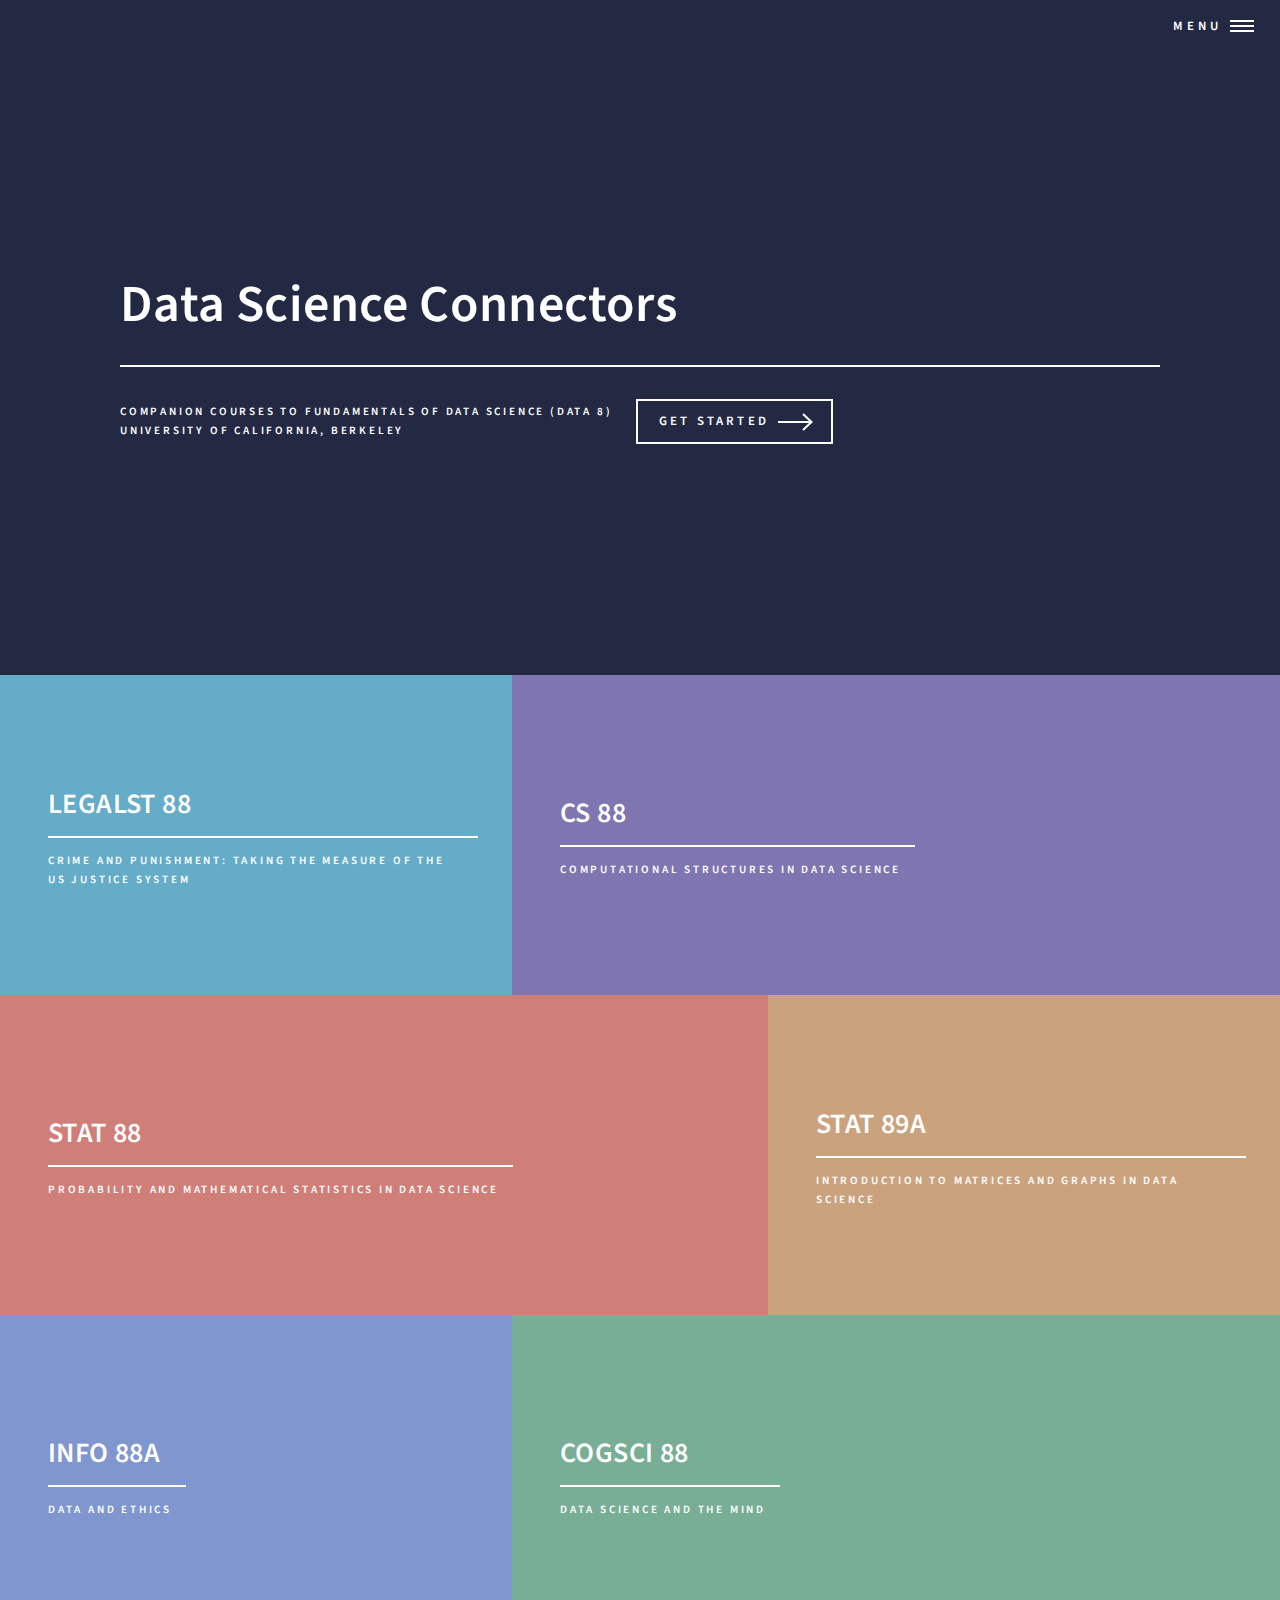
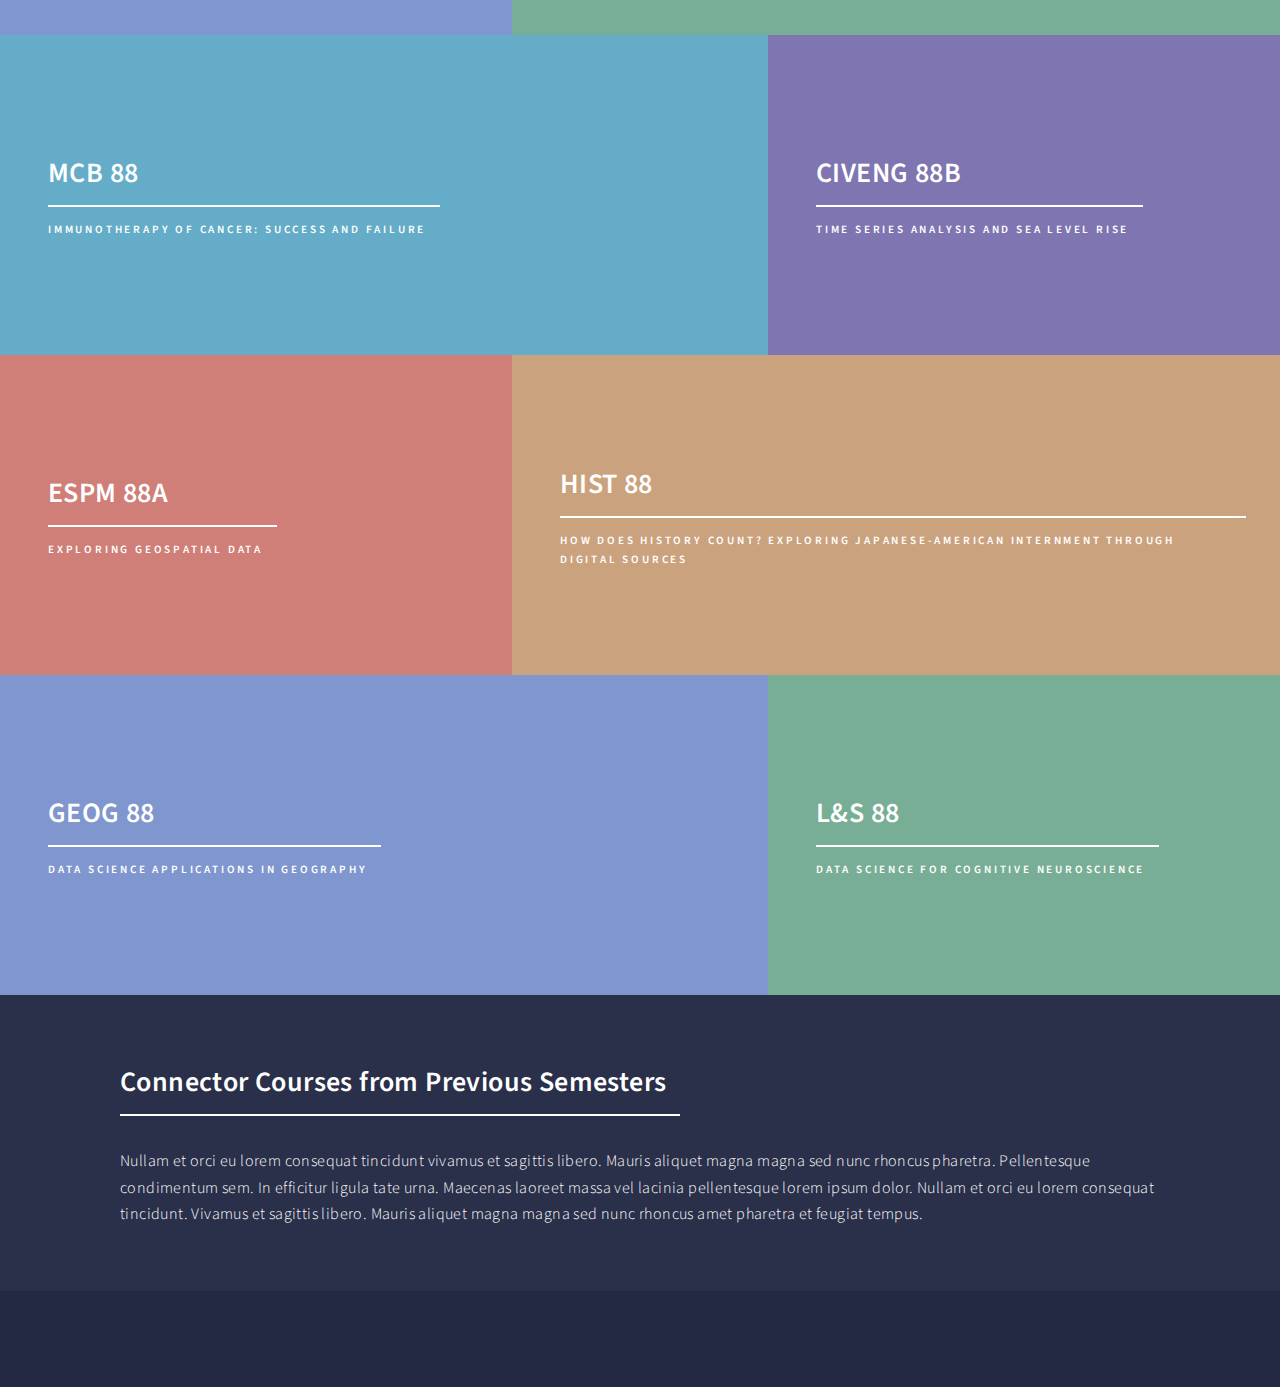
==== index.html @ 070fb429 "finished matrices" ====
<!DOCTYPE HTML>
<!--
	Forty by HTML5 UP
	html5up.net | @ajlkn
	Free for personal and commercial use under the CCA 3.0 license (html5up.net/license)
-->
<html>
	<head>
		<meta charset="utf-8" />
		<meta name="viewport" content="width=device-width, initial-scale=1, user-scalable=no" />
		<!--[if lte IE 8]><script src="assets/js/ie/html5shiv.js"></script><![endif]-->
		<link rel="stylesheet" href="assets/css/main.css" />
		<!--[if lte IE 9]><link rel="stylesheet" href="assets/css/ie9.css" /><![endif]-->
		<!--[if lte IE 8]><link rel="stylesheet" href="assets/css/ie8.css" /><![endif]-->
	</head>
	<body>

		<!-- Wrapper -->
			<div id="wrapper">

				<!-- Header -->
					<header id="header" class="alt">
						<nav>
							<a href="#menu">Menu</a>
						</nav>
					</header>

				<!-- Menu -->
					<nav id="menu">
						<ul class="links">
							<li><a href="index.html">Home</a></li>
							<li><a href="landing.html">Landing</a></li>
							<li><a href="generic.html">Generic</a></li>
							<li><a href="elements.html">Elements</a></li>
						</ul>
						<ul class="actions vertical">
							<li><a href="#" class="button special fit">Get Started</a></li>
							<li><a href="#" class="button fit">Log In</a></li>
						</ul>
					</nav>

				<!-- Banner -->
					<section id="banner" class="major">
						<div class="inner">
							<header class="major">
								<h1>Data Science Connectors</h1>
							</header>
							<div class="content">
								<p style="text-transform: uppercase;">Companion Courses to Fundamentals of Data Science (Data 8)<br />University of California, Berkeley</p>
								<ul class="actions">
									<li><a href="#one" class="button next scrolly">Get Started</a></li>
								</ul>
							</div>
						</div>
					</section>

				<!-- Main -->
					<div id="main">

						<!-- One -->
							<section id="one" class="tiles">
								<article>
					                <span class="image">
					                        <img src="assets/images/LEGALST88.jpg" alt="" />
					                </span>
					                <header class="major">
					                        <h3><a href="Crime and Punishment/index.html" class="link">LEGALST 88</a></h3>
					                        <p>Crime and Punishment: Taking the Measure of the US Justice System</p>
					                </header>
						        </article>
						
						        <article>
						                <span class="image">
						                        <img src="assets/images/COMPS.jpg" alt="" />
						                </span>
						                <header class="major">
						                        <h3><a href="Computational Structures/index.html" class="link">CS 88</a></h3>
						                        <p>Computational Structures in Data Science</p>
						                </header>
						        </article>
							
							
							
						        <article>
						                <span class="image">
						                        <img src="assets/images/STAT88.jpg" alt="" />
						                </span>
						                <header class="major">
						                        <h3><a href="Probability/index.html" class="link">STAT 88</a></h3>
						                        <p>Probability and Mathematical Statistics in Data Science</p>
						                </header>
						        </article>
							
							
							
						        <article>
						                <span class="image">
						                        <img src="assets/images/STAT89A.jpg" alt="" />
						                </span>
						                <header class="major">
						                        <h3><a href="Matrices/index.html" class="link">STAT 89A</a></h3>
						                        <p>Introduction to Matrices and Graphs in Data Science</p>
						                </header>
						        </article>
							
							
							
						        <article>
						                <span class="image">
						                        <img src="assets/images/INFO88A.jpg" alt="" />
						                </span>
						                <header class="major">
						                        <h3><a href="Data and Ethics/index.html" class="link">INFO 88A</a></h3>
						                        <p>Data and Ethics</p>
						                </header>
						        </article>

						        <article>
						                <span class="image">
						                        <img src="assets/images/COGSCI88.jpg" alt="" />
						                </span>
						                <header class="major">
						                        <h3><a href="Cognitive Science/index.html" class="link">COGSCI 88</a></h3>
						                        <p>Data Science and the Mind</p>
						                </header>
						        </article>


						        <article>
						                <span class="image">
						                        <img src="assets/images/MCB88.jpg" alt="" />
						                </span>
						                <header class="major">
						                        <h3><a href="/forty-jekyll-theme/2016/08/20/ls883.html" class="link">MCB 88</a></h3>
						                        <p>Immunotherapy of Cancer: Success and Failure</p>
						                </header>
						        </article>



						        <article>
						                <span class="image">
						                        <img src="assets/images/CIVENG88B.jpg" alt="" />
						                </span>
						                <header class="major">
						                        <h3><a href="/forty-jekyll-theme/2016/08/20/ls883.html" class="link">CIVENG 88B</a></h3>
						                        <p>Time Series Analysis and Sea Level Rise</p>
						                </header>
						        </article>

						        <article>
						                <span class="image">
						                        <img src="assets/images/ESPM88A.jpg" alt="" />
						                </span>
						                <header class="major">
						                        <h3><a href="Geospatial/index.html" class="link">ESPM 88A</a></h3>
						                        <p>Exploring Geospatial Data</p>
						                </header>
						        </article>

						        <article>
						                <span class="image">
						                        <img src="assets/images/HIST88.jpg" alt="" />
						                </span>
						                <header class="major">
						                        <h3><a href="/forty-jekyll-theme/2016/08/20/ls883.html" class="link">HIST 88</a></h3>
						                        <p>How Does History Count? Exploring Japanese-American Internment through Digital Sources</p>
						                </header>
						        </article>

						        <article>
						                <span class="image">
						                        <img src="assets/images/GEOG88.jpg" alt="" />
						                </span>
						                <header class="major">
						                        <h3><a href="/forty-jekyll-theme/2016/08/20/ls883.html" class="link">GEOG 88</a></h3>
						                        <p>Data Science Applications in Geography</p>
						                </header>
						        </article>

						        <article>
						                <span class="image">
						                        <img src="assets/images/genomics88.jpg" alt="" />
						                </span>
						                <header class="major">
						                        <h3><a href="Cognitive Neuroscience/index.html" class="link">L&S 88</a></h3>
						                        <p>Data Science for Cognitive Neuroscience</p>
						                </header>
						        </article>
							
							</section>

						<!-- Two -->
							<section id="two">
								<div class="inner">
									<header class="major">
										<h2>Connector Courses from Previous Semesters</h2>
									</header>
									<p>Nullam et orci eu lorem consequat tincidunt vivamus et sagittis libero. Mauris aliquet magna magna sed nunc rhoncus pharetra. Pellentesque condimentum sem. In efficitur ligula tate urna. Maecenas laoreet massa vel lacinia pellentesque lorem ipsum dolor. Nullam et orci eu lorem consequat tincidunt. Vivamus et sagittis libero. Mauris aliquet magna magna sed nunc rhoncus amet pharetra et feugiat tempus.</p>
								</div>
							</section>

					</div>

				<!-- Footer -->
					<footer id="footer">
						<div class="inner">
<!-- 							<ul class="icons">
								<li><a href="#" class="icon alt fa-twitter"><span class="label">Twitter</span></a></li>
								<li><a href="#" class="icon alt fa-facebook"><span class="label">Facebook</span></a></li>
								<li><a href="#" class="icon alt fa-instagram"><span class="label">Instagram</span></a></li>
								<li><a href="#" class="icon alt fa-github"><span class="label">GitHub</span></a></li>
								<li><a href="#" class="icon alt fa-linkedin"><span class="label">LinkedIn</span></a></li>
							</ul> -->
		<!-- 					<ul class="copyright">
								<li>&copy; Untitled</li><li>Design: <a href="https://html5up.net">HTML5 UP</a></li>
							</ul> -->
						</div>
					</footer>

			</div>

		<!-- Scripts -->
			<script src="assets/js/jquery.min.js"></script>
			<script src="assets/js/jquery.scrolly.min.js"></script>
			<script src="assets/js/jquery.scrollex.min.js"></script>
			<script src="assets/js/skel.min.js"></script>
			<script src="assets/js/util.js"></script>
			<!--[if lte IE 8]><script src="assets/js/ie/respond.min.js"></script><![endif]-->
			<script src="assets/js/main.js"></script>

	</body>
</html>
---- assets/css/main.css ----
@import url(font-awesome.min.css);
@import url("https://fonts.googleapis.com/css?family=Source+Sans+Pro:300,300italic,600,600italic");

/*
	Forty by HTML5 UP
	html5up.net | @ajlkn
	Free for personal and commercial use under the CCA 3.0 license (html5up.net/license)
*/

/* Reset */

	html, body, div, span, applet, object, iframe, h1, h2, h3, h4, h5, h6, p, blockquote, pre, a, abbr, acronym, address, big, cite, code, del, dfn, em, img, ins, kbd, q, s, samp, small, strike, strong, sub, sup, tt, var, b, u, i, center, dl, dt, dd, ol, ul, li, fieldset, form, label, legend, table, caption, tbody, tfoot, thead, tr, th, td, article, aside, canvas, details, embed, figure, figcaption, footer, header, hgroup, menu, nav, output, ruby, section, summary, time, mark, audio, video {
		margin: 0;
		padding: 0;
		border: 0;
		font-size: 100%;
		font: inherit;
		vertical-align: baseline;
	}

	.title {
    border-bottom: 1px solid #dedede;
	}

	article, aside, details, figcaption, figure, footer, header, hgroup, menu, nav, section {
		display: block;
	}

	body {
		line-height: 1;
	}

	ol, ul {
		list-style: none;
	}

	blockquote, q {
		quotes: none;
	}

	blockquote:before, blockquote:after, q:before, q:after {
		content: '';
		content: none;
	}

	table {
		border-collapse: collapse;
		border-spacing: 0;
	}

	body {
		-webkit-text-size-adjust: none;
	}

/* Box Model */

	*, *:before, *:after {
		-moz-box-sizing: border-box;
		-webkit-box-sizing: border-box;
		box-sizing: border-box;
	}

/* Grid */

	.row {
		border-bottom: solid 1px transparent;
		-moz-box-sizing: border-box;
		-webkit-box-sizing: border-box;
		box-sizing: border-box;
	}

	.row > * {
		float: left;
		-moz-box-sizing: border-box;
		-webkit-box-sizing: border-box;
		box-sizing: border-box;
	}

	.row:after, .row:before {
		content: '';
		display: block;
		clear: both;
		height: 0;
	}

	.row.uniform > * > :first-child {
		margin-top: 0;
	}

	.row.uniform > * > :last-child {
		margin-bottom: 0;
	}

	.row.\30 \25 > * {
		padding: 0 0 0 0em;
	}

	.row.\30 \25 {
		margin: 0 0 -1px 0em;
	}

	.row.uniform.\30 \25 > * {
		padding: 0em 0 0 0em;
	}

	.row.uniform.\30 \25 {
		margin: 0em 0 -1px 0em;
	}

	.row > * {
		padding: 0 0 0 2em;
	}

	.row {
		margin: 0 0 -1px -2em;
	}

	.row.uniform > * {
		padding: 2em 0 0 2em;
	}

	.row.uniform {
		margin: -2em 0 -1px -2em;
	}

	.row.\32 00\25 > * {
		padding: 0 0 0 4em;
	}

	.row.\32 00\25 {
		margin: 0 0 -1px -4em;
	}

	.row.uniform.\32 00\25 > * {
		padding: 4em 0 0 4em;
	}

	.row.uniform.\32 00\25 {
		margin: -4em 0 -1px -4em;
	}

	.row.\31 50\25 > * {
		padding: 0 0 0 3em;
	}

	.row.\31 50\25 {
		margin: 0 0 -1px -3em;
	}

	.row.uniform.\31 50\25 > * {
		padding: 3em 0 0 3em;
	}

	.row.uniform.\31 50\25 {
		margin: -3em 0 -1px -3em;
	}

	.row.\35 0\25 > * {
		padding: 0 0 0 1em;
	}

	.row.\35 0\25 {
		margin: 0 0 -1px -1em;
	}

	.row.uniform.\35 0\25 > * {
		padding: 1em 0 0 1em;
	}

	.row.uniform.\35 0\25 {
		margin: -1em 0 -1px -1em;
	}

	.row.\32 5\25 > * {
		padding: 0 0 0 0.5em;
	}

	.row.\32 5\25 {
		margin: 0 0 -1px -0.5em;
	}

	.row.uniform.\32 5\25 > * {
		padding: 0.5em 0 0 0.5em;
	}

	.row.uniform.\32 5\25 {
		margin: -0.5em 0 -1px -0.5em;
	}

	.\31 2u, .\31 2u\24 {
		width: 100%;
		clear: none;
		margin-left: 0;
	}

	.\31 1u, .\31 1u\24 {
		width: 91.6666666667%;
		clear: none;
		margin-left: 0;
	}

	.\31 0u, .\31 0u\24 {
		width: 83.3333333333%;
		clear: none;
		margin-left: 0;
	}

	.\39 u, .\39 u\24 {
		width: 75%;
		clear: none;
		margin-left: 0;
	}

	.\38 u, .\38 u\24 {
		width: 66.6666666667%;
		clear: none;
		margin-left: 0;
	}

	.\37 u, .\37 u\24 {
		width: 58.3333333333%;
		clear: none;
		margin-left: 0;
	}

	.\36 u, .\36 u\24 {
		width: 50%;
		clear: none;
		margin-left: 0;
	}

	.\35 u, .\35 u\24 {
		width: 41.6666666667%;
		clear: none;
		margin-left: 0;
	}

	.\34 u, .\34 u\24 {
		width: 33.3333333333%;
		clear: none;
		margin-left: 0;
	}

	.\33 u, .\33 u\24 {
		width: 25%;
		clear: none;
		margin-left: 0;
	}

	.\32 u, .\32 u\24 {
		width: 16.6666666667%;
		clear: none;
		margin-left: 0;
	}

	.\31 u, .\31 u\24 {
		width: 8.3333333333%;
		clear: none;
		margin-left: 0;
	}

	.\31 2u\24 + *,
	.\31 1u\24 + *,
	.\31 0u\24 + *,
	.\39 u\24 + *,
	.\38 u\24 + *,
	.\37 u\24 + *,
	.\36 u\24 + *,
	.\35 u\24 + *,
	.\34 u\24 + *,
	.\33 u\24 + *,
	.\32 u\24 + *,
	.\31 u\24 + * {
		clear: left;
	}

	.\-11u {
		margin-left: 91.66667%;
	}

	.\-10u {
		margin-left: 83.33333%;
	}

	.\-9u {
		margin-left: 75%;
	}

	.\-8u {
		margin-left: 66.66667%;
	}

	.\-7u {
		margin-left: 58.33333%;
	}

	.\-6u {
		margin-left: 50%;
	}

	.\-5u {
		margin-left: 41.66667%;
	}

	.\-4u {
		margin-left: 33.33333%;
	}

	.\-3u {
		margin-left: 25%;
	}

	.\-2u {
		margin-left: 16.66667%;
	}

	.\-1u {
		margin-left: 8.33333%;
	}

	@media screen and (max-width: 1680px) {

		.row > * {
			padding: 0 0 0 2em;
		}

		.row {
			margin: 0 0 -1px -2em;
		}

		.row.uniform > * {
			padding: 2em 0 0 2em;
		}

		.row.uniform {
			margin: -2em 0 -1px -2em;
		}

		.row.\32 00\25 > * {
			padding: 0 0 0 4em;
		}

		.row.\32 00\25 {
			margin: 0 0 -1px -4em;
		}

		.row.uniform.\32 00\25 > * {
			padding: 4em 0 0 4em;
		}

		.row.uniform.\32 00\25 {
			margin: -4em 0 -1px -4em;
		}

		.row.\31 50\25 > * {
			padding: 0 0 0 3em;
		}

		.row.\31 50\25 {
			margin: 0 0 -1px -3em;
		}

		.row.uniform.\31 50\25 > * {
			padding: 3em 0 0 3em;
		}

		.row.uniform.\31 50\25 {
			margin: -3em 0 -1px -3em;
		}

		.row.\35 0\25 > * {
			padding: 0 0 0 1em;
		}

		.row.\35 0\25 {
			margin: 0 0 -1px -1em;
		}

		.row.uniform.\35 0\25 > * {
			padding: 1em 0 0 1em;
		}

		.row.uniform.\35 0\25 {
			margin: -1em 0 -1px -1em;
		}

		.row.\32 5\25 > * {
			padding: 0 0 0 0.5em;
		}

		.row.\32 5\25 {
			margin: 0 0 -1px -0.5em;
		}

		.row.uniform.\32 5\25 > * {
			padding: 0.5em 0 0 0.5em;
		}

		.row.uniform.\32 5\25 {
			margin: -0.5em 0 -1px -0.5em;
		}

		.\31 2u\28xlarge\29, .\31 2u\24\28xlarge\29 {
			width: 100%;
			clear: none;
			margin-left: 0;
		}

		.\31 1u\28xlarge\29, .\31 1u\24\28xlarge\29 {
			width: 91.6666666667%;
			clear: none;
			margin-left: 0;
		}

		.\31 0u\28xlarge\29, .\31 0u\24\28xlarge\29 {
			width: 83.3333333333%;
			clear: none;
			margin-left: 0;
		}

		.\39 u\28xlarge\29, .\39 u\24\28xlarge\29 {
			width: 75%;
			clear: none;
			margin-left: 0;
		}

		.\38 u\28xlarge\29, .\38 u\24\28xlarge\29 {
			width: 66.6666666667%;
			clear: none;
			margin-left: 0;
		}

		.\37 u\28xlarge\29, .\37 u\24\28xlarge\29 {
			width: 58.3333333333%;
			clear: none;
			margin-left: 0;
		}

		.\36 u\28xlarge\29, .\36 u\24\28xlarge\29 {
			width: 50%;
			clear: none;
			margin-left: 0;
		}

		.\35 u\28xlarge\29, .\35 u\24\28xlarge\29 {
			width: 41.6666666667%;
			clear: none;
			margin-left: 0;
		}

		.\34 u\28xlarge\29, .\34 u\24\28xlarge\29 {
			width: 33.3333333333%;
			clear: none;
			margin-left: 0;
		}

		.\33 u\28xlarge\29, .\33 u\24\28xlarge\29 {
			width: 25%;
			clear: none;
			margin-left: 0;
		}

		.\32 u\28xlarge\29, .\32 u\24\28xlarge\29 {
			width: 16.6666666667%;
			clear: none;
			margin-left: 0;
		}

		.\31 u\28xlarge\29, .\31 u\24\28xlarge\29 {
			width: 8.3333333333%;
			clear: none;
			margin-left: 0;
		}

		.\31 2u\24\28xlarge\29 + *,
		.\31 1u\24\28xlarge\29 + *,
		.\31 0u\24\28xlarge\29 + *,
		.\39 u\24\28xlarge\29 + *,
		.\38 u\24\28xlarge\29 + *,
		.\37 u\24\28xlarge\29 + *,
		.\36 u\24\28xlarge\29 + *,
		.\35 u\24\28xlarge\29 + *,
		.\34 u\24\28xlarge\29 + *,
		.\33 u\24\28xlarge\29 + *,
		.\32 u\24\28xlarge\29 + *,
		.\31 u\24\28xlarge\29 + * {
			clear: left;
		}

		.\-11u\28xlarge\29 {
			margin-left: 91.66667%;
		}

		.\-10u\28xlarge\29 {
			margin-left: 83.33333%;
		}

		.\-9u\28xlarge\29 {
			margin-left: 75%;
		}

		.\-8u\28xlarge\29 {
			margin-left: 66.66667%;
		}

		.\-7u\28xlarge\29 {
			margin-left: 58.33333%;
		}

		.\-6u\28xlarge\29 {
			margin-left: 50%;
		}

		.\-5u\28xlarge\29 {
			margin-left: 41.66667%;
		}

		.\-4u\28xlarge\29 {
			margin-left: 33.33333%;
		}

		.\-3u\28xlarge\29 {
			margin-left: 25%;
		}

		.\-2u\28xlarge\29 {
			margin-left: 16.66667%;
		}

		.\-1u\28xlarge\29 {
			margin-left: 8.33333%;
		}

	}

	@media screen and (max-width: 1280px) {

		.row > * {
			padding: 0 0 0 1.5em;
		}

		.row {
			margin: 0 0 -1px -1.5em;
		}

		.row.uniform > * {
			padding: 1.5em 0 0 1.5em;
		}

		.row.uniform {
			margin: -1.5em 0 -1px -1.5em;
		}

		.row.\32 00\25 > * {
			padding: 0 0 0 3em;
		}

		.row.\32 00\25 {
			margin: 0 0 -1px -3em;
		}

		.row.uniform.\32 00\25 > * {
			padding: 3em 0 0 3em;
		}

		.row.uniform.\32 00\25 {
			margin: -3em 0 -1px -3em;
		}

		.row.\31 50\25 > * {
			padding: 0 0 0 2.25em;
		}

		.row.\31 50\25 {
			margin: 0 0 -1px -2.25em;
		}

		.row.uniform.\31 50\25 > * {
			padding: 2.25em 0 0 2.25em;
		}

		.row.uniform.\31 50\25 {
			margin: -2.25em 0 -1px -2.25em;
		}

		.row.\35 0\25 > * {
			padding: 0 0 0 0.75em;
		}

		.row.\35 0\25 {
			margin: 0 0 -1px -0.75em;
		}

		.row.uniform.\35 0\25 > * {
			padding: 0.75em 0 0 0.75em;
		}

		.row.uniform.\35 0\25 {
			margin: -0.75em 0 -1px -0.75em;
		}

		.row.\32 5\25 > * {
			padding: 0 0 0 0.375em;
		}

		.row.\32 5\25 {
			margin: 0 0 -1px -0.375em;
		}

		.row.uniform.\32 5\25 > * {
			padding: 0.375em 0 0 0.375em;
		}

		.row.uniform.\32 5\25 {
			margin: -0.375em 0 -1px -0.375em;
		}

		.\31 2u\28large\29, .\31 2u\24\28large\29 {
			width: 100%;
			clear: none;
			margin-left: 0;
		}

		.\31 1u\28large\29, .\31 1u\24\28large\29 {
			width: 91.6666666667%;
			clear: none;
			margin-left: 0;
		}

		.\31 0u\28large\29, .\31 0u\24\28large\29 {
			width: 83.3333333333%;
			clear: none;
			margin-left: 0;
		}

		.\39 u\28large\29, .\39 u\24\28large\29 {
			width: 75%;
			clear: none;
			margin-left: 0;
		}

		.\38 u\28large\29, .\38 u\24\28large\29 {
			width: 66.6666666667%;
			clear: none;
			margin-left: 0;
		}

		.\37 u\28large\29, .\37 u\24\28large\29 {
			width: 58.3333333333%;
			clear: none;
			margin-left: 0;
		}

		.\36 u\28large\29, .\36 u\24\28large\29 {
			width: 50%;
			clear: none;
			margin-left: 0;
		}

		.\35 u\28large\29, .\35 u\24\28large\29 {
			width: 41.6666666667%;
			clear: none;
			margin-left: 0;
		}

		.\34 u\28large\29, .\34 u\24\28large\29 {
			width: 33.3333333333%;
			clear: none;
			margin-left: 0;
		}

		.\33 u\28large\29, .\33 u\24\28large\29 {
			width: 25%;
			clear: none;
			margin-left: 0;
		}

		.\32 u\28large\29, .\32 u\24\28large\29 {
			width: 16.6666666667%;
			clear: none;
			margin-left: 0;
		}

		.\31 u\28large\29, .\31 u\24\28large\29 {
			width: 8.3333333333%;
			clear: none;
			margin-left: 0;
		}

		.\31 2u\24\28large\29 + *,
		.\31 1u\24\28large\29 + *,
		.\31 0u\24\28large\29 + *,
		.\39 u\24\28large\29 + *,
		.\38 u\24\28large\29 + *,
		.\37 u\24\28large\29 + *,
		.\36 u\24\28large\29 + *,
		.\35 u\24\28large\29 + *,
		.\34 u\24\28large\29 + *,
		.\33 u\24\28large\29 + *,
		.\32 u\24\28large\29 + *,
		.\31 u\24\28large\29 + * {
			clear: left;
		}

		.\-11u\28large\29 {
			margin-left: 91.66667%;
		}

		.\-10u\28large\29 {
			margin-left: 83.33333%;
		}

		.\-9u\28large\29 {
			margin-left: 75%;
		}

		.\-8u\28large\29 {
			margin-left: 66.66667%;
		}

		.\-7u\28large\29 {
			margin-left: 58.33333%;
		}

		.\-6u\28large\29 {
			margin-left: 50%;
		}

		.\-5u\28large\29 {
			margin-left: 41.66667%;
		}

		.\-4u\28large\29 {
			margin-left: 33.33333%;
		}

		.\-3u\28large\29 {
			margin-left: 25%;
		}

		.\-2u\28large\29 {
			margin-left: 16.66667%;
		}

		.\-1u\28large\29 {
			margin-left: 8.33333%;
		}

	}

	@media screen and (max-width: 980px) {

		.row > * {
			padding: 0 0 0 1.5em;
		}

		.row {
			margin: 0 0 -1px -1.5em;
		}

		.row.uniform > * {
			padding: 1.5em 0 0 1.5em;
		}

		.row.uniform {
			margin: -1.5em 0 -1px -1.5em;
		}

		.row.\32 00\25 > * {
			padding: 0 0 0 3em;
		}

		.row.\32 00\25 {
			margin: 0 0 -1px -3em;
		}

		.row.uniform.\32 00\25 > * {
			padding: 3em 0 0 3em;
		}

		.row.uniform.\32 00\25 {
			margin: -3em 0 -1px -3em;
		}

		.row.\31 50\25 > * {
			padding: 0 0 0 2.25em;
		}

		.row.\31 50\25 {
			margin: 0 0 -1px -2.25em;
		}

		.row.uniform.\31 50\25 > * {
			padding: 2.25em 0 0 2.25em;
		}

		.row.uniform.\31 50\25 {
			margin: -2.25em 0 -1px -2.25em;
		}

		.row.\35 0\25 > * {
			padding: 0 0 0 0.75em;
		}

		.row.\35 0\25 {
			margin: 0 0 -1px -0.75em;
		}

		.row.uniform.\35 0\25 > * {
			padding: 0.75em 0 0 0.75em;
		}

		.row.uniform.\35 0\25 {
			margin: -0.75em 0 -1px -0.75em;
		}

		.row.\32 5\25 > * {
			padding: 0 0 0 0.375em;
		}

		.row.\32 5\25 {
			margin: 0 0 -1px -0.375em;
		}

		.row.uniform.\32 5\25 > * {
			padding: 0.375em 0 0 0.375em;
		}

		.row.uniform.\32 5\25 {
			margin: -0.375em 0 -1px -0.375em;
		}

		.\31 2u\28medium\29, .\31 2u\24\28medium\29 {
			width: 100%;
			clear: none;
			margin-left: 0;
		}

		.\31 1u\28medium\29, .\31 1u\24\28medium\29 {
			width: 91.6666666667%;
			clear: none;
			margin-left: 0;
		}

		.\31 0u\28medium\29, .\31 0u\24\28medium\29 {
			width: 83.3333333333%;
			clear: none;
			margin-left: 0;
		}

		.\39 u\28medium\29, .\39 u\24\28medium\29 {
			width: 75%;
			clear: none;
			margin-left: 0;
		}

		.\38 u\28medium\29, .\38 u\24\28medium\29 {
			width: 66.6666666667%;
			clear: none;
			margin-left: 0;
		}

		.\37 u\28medium\29, .\37 u\24\28medium\29 {
			width: 58.3333333333%;
			clear: none;
			margin-left: 0;
		}

		.\36 u\28medium\29, .\36 u\24\28medium\29 {
			width: 50%;
			clear: none;
			margin-left: 0;
		}

		.\35 u\28medium\29, .\35 u\24\28medium\29 {
			width: 41.6666666667%;
			clear: none;
			margin-left: 0;
		}

		.\34 u\28medium\29, .\34 u\24\28medium\29 {
			width: 33.3333333333%;
			clear: none;
			margin-left: 0;
		}

		.\33 u\28medium\29, .\33 u\24\28medium\29 {
			width: 25%;
			clear: none;
			margin-left: 0;
		}

		.\32 u\28medium\29, .\32 u\24\28medium\29 {
			width: 16.6666666667%;
			clear: none;
			margin-left: 0;
		}

		.\31 u\28medium\29, .\31 u\24\28medium\29 {
			width: 8.3333333333%;
			clear: none;
			margin-left: 0;
		}

		.\31 2u\24\28medium\29 + *,
		.\31 1u\24\28medium\29 + *,
		.\31 0u\24\28medium\29 + *,
		.\39 u\24\28medium\29 + *,
		.\38 u\24\28medium\29 + *,
		.\37 u\24\28medium\29 + *,
		.\36 u\24\28medium\29 + *,
		.\35 u\24\28medium\29 + *,
		.\34 u\24\28medium\29 + *,
		.\33 u\24\28medium\29 + *,
		.\32 u\24\28medium\29 + *,
		.\31 u\24\28medium\29 + * {
			clear: left;
		}

		.\-11u\28medium\29 {
			margin-left: 91.66667%;
		}

		.\-10u\28medium\29 {
			margin-left: 83.33333%;
		}

		.\-9u\28medium\29 {
			margin-left: 75%;
		}

		.\-8u\28medium\29 {
			margin-left: 66.66667%;
		}

		.\-7u\28medium\29 {
			margin-left: 58.33333%;
		}

		.\-6u\28medium\29 {
			margin-left: 50%;
		}

		.\-5u\28medium\29 {
			margin-left: 41.66667%;
		}

		.\-4u\28medium\29 {
			margin-left: 33.33333%;
		}

		.\-3u\28medium\29 {
			margin-left: 25%;
		}

		.\-2u\28medium\29 {
			margin-left: 16.66667%;
		}

		.\-1u\28medium\29 {
			margin-left: 8.33333%;
		}

	}

	@media screen and (max-width: 736px) {

		.row > * {
			padding: 0 0 0 1.25em;
		}

		.row {
			margin: 0 0 -1px -1.25em;
		}

		.row.uniform > * {
			padding: 1.25em 0 0 1.25em;
		}

		.row.uniform {
			margin: -1.25em 0 -1px -1.25em;
		}

		.row.\32 00\25 > * {
			padding: 0 0 0 2.5em;
		}

		.row.\32 00\25 {
			margin: 0 0 -1px -2.5em;
		}

		.row.uniform.\32 00\25 > * {
			padding: 2.5em 0 0 2.5em;
		}

		.row.uniform.\32 00\25 {
			margin: -2.5em 0 -1px -2.5em;
		}

		.row.\31 50\25 > * {
			padding: 0 0 0 1.875em;
		}

		.row.\31 50\25 {
			margin: 0 0 -1px -1.875em;
		}

		.row.uniform.\31 50\25 > * {
			padding: 1.875em 0 0 1.875em;
		}

		.row.uniform.\31 50\25 {
			margin: -1.875em 0 -1px -1.875em;
		}

		.row.\35 0\25 > * {
			padding: 0 0 0 0.625em;
		}

		.row.\35 0\25 {
			margin: 0 0 -1px -0.625em;
		}

		.row.uniform.\35 0\25 > * {
			padding: 0.625em 0 0 0.625em;
		}

		.row.uniform.\35 0\25 {
			margin: -0.625em 0 -1px -0.625em;
		}

		.row.\32 5\25 > * {
			padding: 0 0 0 0.3125em;
		}

		.row.\32 5\25 {
			margin: 0 0 -1px -0.3125em;
		}

		.row.uniform.\32 5\25 > * {
			padding: 0.3125em 0 0 0.3125em;
		}

		.row.uniform.\32 5\25 {
			margin: -0.3125em 0 -1px -0.3125em;
		}

		.\31 2u\28small\29, .\31 2u\24\28small\29 {
			width: 100%;
			clear: none;
			margin-left: 0;
		}

		.\31 1u\28small\29, .\31 1u\24\28small\29 {
			width: 91.6666666667%;
			clear: none;
			margin-left: 0;
		}

		.\31 0u\28small\29, .\31 0u\24\28small\29 {
			width: 83.3333333333%;
			clear: none;
			margin-left: 0;
		}

		.\39 u\28small\29, .\39 u\24\28small\29 {
			width: 75%;
			clear: none;
			margin-left: 0;
		}

		.\38 u\28small\29, .\38 u\24\28small\29 {
			width: 66.6666666667%;
			clear: none;
			margin-left: 0;
		}

		.\37 u\28small\29, .\37 u\24\28small\29 {
			width: 58.3333333333%;
			clear: none;
			margin-left: 0;
		}

		.\36 u\28small\29, .\36 u\24\28small\29 {
			width: 50%;
			clear: none;
			margin-left: 0;
		}

		.\35 u\28small\29, .\35 u\24\28small\29 {
			width: 41.6666666667%;
			clear: none;
			margin-left: 0;
		}

		.\34 u\28small\29, .\34 u\24\28small\29 {
			width: 33.3333333333%;
			clear: none;
			margin-left: 0;
		}

		.\33 u\28small\29, .\33 u\24\28small\29 {
			width: 25%;
			clear: none;
			margin-left: 0;
		}

		.\32 u\28small\29, .\32 u\24\28small\29 {
			width: 16.6666666667%;
			clear: none;
			margin-left: 0;
		}

		.\31 u\28small\29, .\31 u\24\28small\29 {
			width: 8.3333333333%;
			clear: none;
			margin-left: 0;
		}

		.\31 2u\24\28small\29 + *,
		.\31 1u\24\28small\29 + *,
		.\31 0u\24\28small\29 + *,
		.\39 u\24\28small\29 + *,
		.\38 u\24\28small\29 + *,
		.\37 u\24\28small\29 + *,
		.\36 u\24\28small\29 + *,
		.\35 u\24\28small\29 + *,
		.\34 u\24\28small\29 + *,
		.\33 u\24\28small\29 + *,
		.\32 u\24\28small\29 + *,
		.\31 u\24\28small\29 + * {
			clear: left;
		}

		.\-11u\28small\29 {
			margin-left: 91.66667%;
		}

		.\-10u\28small\29 {
			margin-left: 83.33333%;
		}

		.\-9u\28small\29 {
			margin-left: 75%;
		}

		.\-8u\28small\29 {
			margin-left: 66.66667%;
		}

		.\-7u\28small\29 {
			margin-left: 58.33333%;
		}

		.\-6u\28small\29 {
			margin-left: 50%;
		}

		.\-5u\28small\29 {
			margin-left: 41.66667%;
		}

		.\-4u\28small\29 {
			margin-left: 33.33333%;
		}

		.\-3u\28small\29 {
			margin-left: 25%;
		}

		.\-2u\28small\29 {
			margin-left: 16.66667%;
		}

		.\-1u\28small\29 {
			margin-left: 8.33333%;
		}

	}

	@media screen and (max-width: 480px) {

		.row > * {
			padding: 0 0 0 1.25em;
		}

		.row {
			margin: 0 0 -1px -1.25em;
		}

		.row.uniform > * {
			padding: 1.25em 0 0 1.25em;
		}

		.row.uniform {
			margin: -1.25em 0 -1px -1.25em;
		}

		.row.\32 00\25 > * {
			padding: 0 0 0 2.5em;
		}

		.row.\32 00\25 {
			margin: 0 0 -1px -2.5em;
		}

		.row.uniform.\32 00\25 > * {
			padding: 2.5em 0 0 2.5em;
		}

		.row.uniform.\32 00\25 {
			margin: -2.5em 0 -1px -2.5em;
		}

		.row.\31 50\25 > * {
			padding: 0 0 0 1.875em;
		}

		.row.\31 50\25 {
			margin: 0 0 -1px -1.875em;
		}

		.row.uniform.\31 50\25 > * {
			padding: 1.875em 0 0 1.875em;
		}

		.row.uniform.\31 50\25 {
			margin: -1.875em 0 -1px -1.875em;
		}

		.row.\35 0\25 > * {
			padding: 0 0 0 0.625em;
		}

		.row.\35 0\25 {
			margin: 0 0 -1px -0.625em;
		}

		.row.uniform.\35 0\25 > * {
			padding: 0.625em 0 0 0.625em;
		}

		.row.uniform.\35 0\25 {
			margin: -0.625em 0 -1px -0.625em;
		}

		.row.\32 5\25 > * {
			padding: 0 0 0 0.3125em;
		}

		.row.\32 5\25 {
			margin: 0 0 -1px -0.3125em;
		}

		.row.uniform.\32 5\25 > * {
			padding: 0.3125em 0 0 0.3125em;
		}

		.row.uniform.\32 5\25 {
			margin: -0.3125em 0 -1px -0.3125em;
		}

		.\31 2u\28xsmall\29, .\31 2u\24\28xsmall\29 {
			width: 100%;
			clear: none;
			margin-left: 0;
		}

		.\31 1u\28xsmall\29, .\31 1u\24\28xsmall\29 {
			width: 91.6666666667%;
			clear: none;
			margin-left: 0;
		}

		.\31 0u\28xsmall\29, .\31 0u\24\28xsmall\29 {
			width: 83.3333333333%;
			clear: none;
			margin-left: 0;
		}

		.\39 u\28xsmall\29, .\39 u\24\28xsmall\29 {
			width: 75%;
			clear: none;
			margin-left: 0;
		}

		.\38 u\28xsmall\29, .\38 u\24\28xsmall\29 {
			width: 66.6666666667%;
			clear: none;
			margin-left: 0;
		}

		.\37 u\28xsmall\29, .\37 u\24\28xsmall\29 {
			width: 58.3333333333%;
			clear: none;
			margin-left: 0;
		}

		.\36 u\28xsmall\29, .\36 u\24\28xsmall\29 {
			width: 50%;
			clear: none;
			margin-left: 0;
		}

		.\35 u\28xsmall\29, .\35 u\24\28xsmall\29 {
			width: 41.6666666667%;
			clear: none;
			margin-left: 0;
		}

		.\34 u\28xsmall\29, .\34 u\24\28xsmall\29 {
			width: 33.3333333333%;
			clear: none;
			margin-left: 0;
		}

		.\33 u\28xsmall\29, .\33 u\24\28xsmall\29 {
			width: 25%;
			clear: none;
			margin-left: 0;
		}

		.\32 u\28xsmall\29, .\32 u\24\28xsmall\29 {
			width: 16.6666666667%;
			clear: none;
			margin-left: 0;
		}

		.\31 u\28xsmall\29, .\31 u\24\28xsmall\29 {
			width: 8.3333333333%;
			clear: none;
			margin-left: 0;
		}

		.\31 2u\24\28xsmall\29 + *,
		.\31 1u\24\28xsmall\29 + *,
		.\31 0u\24\28xsmall\29 + *,
		.\39 u\24\28xsmall\29 + *,
		.\38 u\24\28xsmall\29 + *,
		.\37 u\24\28xsmall\29 + *,
		.\36 u\24\28xsmall\29 + *,
		.\35 u\24\28xsmall\29 + *,
		.\34 u\24\28xsmall\29 + *,
		.\33 u\24\28xsmall\29 + *,
		.\32 u\24\28xsmall\29 + *,
		.\31 u\24\28xsmall\29 + * {
			clear: left;
		}

		.\-11u\28xsmall\29 {
			margin-left: 91.66667%;
		}

		.\-10u\28xsmall\29 {
			margin-left: 83.33333%;
		}

		.\-9u\28xsmall\29 {
			margin-left: 75%;
		}

		.\-8u\28xsmall\29 {
			margin-left: 66.66667%;
		}

		.\-7u\28xsmall\29 {
			margin-left: 58.33333%;
		}

		.\-6u\28xsmall\29 {
			margin-left: 50%;
		}

		.\-5u\28xsmall\29 {
			margin-left: 41.66667%;
		}

		.\-4u\28xsmall\29 {
			margin-left: 33.33333%;
		}

		.\-3u\28xsmall\29 {
			margin-left: 25%;
		}

		.\-2u\28xsmall\29 {
			margin-left: 16.66667%;
		}

		.\-1u\28xsmall\29 {
			margin-left: 8.33333%;
		}

	}

	@media screen and (max-width: 360px) {

		.row > * {
			padding: 0 0 0 1.25em;
		}

		.row {
			margin: 0 0 -1px -1.25em;
		}

		.row.uniform > * {
			padding: 1.25em 0 0 1.25em;
		}

		.row.uniform {
			margin: -1.25em 0 -1px -1.25em;
		}

		.row.\32 00\25 > * {
			padding: 0 0 0 2.5em;
		}

		.row.\32 00\25 {
			margin: 0 0 -1px -2.5em;
		}

		.row.uniform.\32 00\25 > * {
			padding: 2.5em 0 0 2.5em;
		}

		.row.uniform.\32 00\25 {
			margin: -2.5em 0 -1px -2.5em;
		}

		.row.\31 50\25 > * {
			padding: 0 0 0 1.875em;
		}

		.row.\31 50\25 {
			margin: 0 0 -1px -1.875em;
		}

		.row.uniform.\31 50\25 > * {
			padding: 1.875em 0 0 1.875em;
		}

		.row.uniform.\31 50\25 {
			margin: -1.875em 0 -1px -1.875em;
		}

		.row.\35 0\25 > * {
			padding: 0 0 0 0.625em;
		}

		.row.\35 0\25 {
			margin: 0 0 -1px -0.625em;
		}

		.row.uniform.\35 0\25 > * {
			padding: 0.625em 0 0 0.625em;
		}

		.row.uniform.\35 0\25 {
			margin: -0.625em 0 -1px -0.625em;
		}

		.row.\32 5\25 > * {
			padding: 0 0 0 0.3125em;
		}

		.row.\32 5\25 {
			margin: 0 0 -1px -0.3125em;
		}

		.row.uniform.\32 5\25 > * {
			padding: 0.3125em 0 0 0.3125em;
		}

		.row.uniform.\32 5\25 {
			margin: -0.3125em 0 -1px -0.3125em;
		}

		.\31 2u\28xxsmall\29, .\31 2u\24\28xxsmall\29 {
			width: 100%;
			clear: none;
			margin-left: 0;
		}

		.\31 1u\28xxsmall\29, .\31 1u\24\28xxsmall\29 {
			width: 91.6666666667%;
			clear: none;
			margin-left: 0;
		}

		.\31 0u\28xxsmall\29, .\31 0u\24\28xxsmall\29 {
			width: 83.3333333333%;
			clear: none;
			margin-left: 0;
		}

		.\39 u\28xxsmall\29, .\39 u\24\28xxsmall\29 {
			width: 75%;
			clear: none;
			margin-left: 0;
		}

		.\38 u\28xxsmall\29, .\38 u\24\28xxsmall\29 {
			width: 66.6666666667%;
			clear: none;
			margin-left: 0;
		}

		.\37 u\28xxsmall\29, .\37 u\24\28xxsmall\29 {
			width: 58.3333333333%;
			clear: none;
			margin-left: 0;
		}

		.\36 u\28xxsmall\29, .\36 u\24\28xxsmall\29 {
			width: 50%;
			clear: none;
			margin-left: 0;
		}

		.\35 u\28xxsmall\29, .\35 u\24\28xxsmall\29 {
			width: 41.6666666667%;
			clear: none;
			margin-left: 0;
		}

		.\34 u\28xxsmall\29, .\34 u\24\28xxsmall\29 {
			width: 33.3333333333%;
			clear: none;
			margin-left: 0;
		}

		.\33 u\28xxsmall\29, .\33 u\24\28xxsmall\29 {
			width: 25%;
			clear: none;
			margin-left: 0;
		}

		.\32 u\28xxsmall\29, .\32 u\24\28xxsmall\29 {
			width: 16.6666666667%;
			clear: none;
			margin-left: 0;
		}

		.\31 u\28xxsmall\29, .\31 u\24\28xxsmall\29 {
			width: 8.3333333333%;
			clear: none;
			margin-left: 0;
		}

		.\31 2u\24\28xxsmall\29 + *,
		.\31 1u\24\28xxsmall\29 + *,
		.\31 0u\24\28xxsmall\29 + *,
		.\39 u\24\28xxsmall\29 + *,
		.\38 u\24\28xxsmall\29 + *,
		.\37 u\24\28xxsmall\29 + *,
		.\36 u\24\28xxsmall\29 + *,
		.\35 u\24\28xxsmall\29 + *,
		.\34 u\24\28xxsmall\29 + *,
		.\33 u\24\28xxsmall\29 + *,
		.\32 u\24\28xxsmall\29 + *,
		.\31 u\24\28xxsmall\29 + * {
			clear: left;
		}

		.\-11u\28xxsmall\29 {
			margin-left: 91.66667%;
		}

		.\-10u\28xxsmall\29 {
			margin-left: 83.33333%;
		}

		.\-9u\28xxsmall\29 {
			margin-left: 75%;
		}

		.\-8u\28xxsmall\29 {
			margin-left: 66.66667%;
		}

		.\-7u\28xxsmall\29 {
			margin-left: 58.33333%;
		}

		.\-6u\28xxsmall\29 {
			margin-left: 50%;
		}

		.\-5u\28xxsmall\29 {
			margin-left: 41.66667%;
		}

		.\-4u\28xxsmall\29 {
			margin-left: 33.33333%;
		}

		.\-3u\28xxsmall\29 {
			margin-left: 25%;
		}

		.\-2u\28xxsmall\29 {
			margin-left: 16.66667%;
		}

		.\-1u\28xxsmall\29 {
			margin-left: 8.33333%;
		}

	}

/* Basic */

	@-ms-viewport {
		width: device-width;
	}

	body {
		-ms-overflow-style: scrollbar;
	}

	@media screen and (max-width: 480px) {

		html, body {
			min-width: 320px;
		}

	}

	body {
		background: #242943;
	}

		body.is-loading *, body.is-loading *:before, body.is-loading *:after {
			-moz-animation: none !important;
			-webkit-animation: none !important;
			-ms-animation: none !important;
			animation: none !important;
			-moz-transition: none !important;
			-webkit-transition: none !important;
			-ms-transition: none !important;
			transition: none !important;
		}

/* Type */

	body, input, select, textarea {
		color: #ffffff;
		font-family: "Source Sans Pro", Helvetica, sans-serif;
		font-size: 17pt;
		font-weight: 300;
		letter-spacing: 0.025em;
		line-height: 1.65;
	}

		@media screen and (max-width: 1680px) {

			body, input, select, textarea {
				font-size: 14pt;
			}

		}

		@media screen and (max-width: 1280px) {

			body, input, select, textarea {
				font-size: 12pt;
			}

		}

		@media screen and (max-width: 360px) {

			body, input, select, textarea {
				font-size: 11pt;
			}

		}

	a {
		-moz-transition: color 0.2s ease-in-out, border-bottom-color 0.2s ease-in-out;
		-webkit-transition: color 0.2s ease-in-out, border-bottom-color 0.2s ease-in-out;
		-ms-transition: color 0.2s ease-in-out, border-bottom-color 0.2s ease-in-out;
		transition: color 0.2s ease-in-out, border-bottom-color 0.2s ease-in-out;
		color: inherit;
		text-decoration: none;
	}

		a:hover {
			border-bottom-color: transparent;
			color: #9bf1ff !important;
		}

		a:active {
			color: #53e3fb !important;
		}

	strong, b {
		color: #ffffff;
		font-weight: 600;
	}

	em, i {
		font-style: italic;
	}

	p {
		margin: 0 0 2em 0;
	}

	h1, h2, h3, h4, h5, h6 {
		color: #ffffff;
		font-weight: 600;
		line-height: 1.65;
		margin: 0 0 1em 0;
	}

		h1 a, h2 a, h3 a, h4 a, h5 a, h6 a {
			color: inherit;
			border-bottom: 0;
		}
	li a {
    	display: block;
    	color: white;
    	text-align: left;
    	padding: 14px 16px;
    	text-decoration: none;
    	outline: 0;
	}

	.tg  {border-collapse:collapse;border-spacing:0;border-color:#aabcfe; margin-right: auto; margin-left: auto;}
	.tg td{font-family:Arial, sans-serif;font-size:14px;padding:10px 5px;border-style:solid;border-width:1px;overflow:hidden;word-break:normal;border-color:#aabcfe;color:#669;background-color:#e8edff;}
	.tg th{font-family:Arial, sans-serif;font-size:14px;font-weight:normal;padding:10px 5px;border-style:solid;border-width:1px;overflow:hidden;word-break:normal;border-color:#aabcfe;color:#039;background-color:#b9c9fe;}
	.tg .tg-dn63{background-color:#D2E4FC;font-size:14px;color:#000000;vertical-align:top}
	.tg .tg-3xcb{font-size:14px;color:#000000;vertical-align:top}
	.tg .tg-2zhz{font-size:14px;color:#000000;text-align:center;vertical-align:top}

	h1 {
		font-size: 2.5em;
	}

	h2 {
		font-size: 1.75em;
	}

	h3 {
		font-size: 1.35em;
	}

	h4 {
		font-size: 1.1em;
	}

	h5 {
		font-size: 0.9em;
	}

	h6 {
		font-size: 0.7em;
	}

	@media screen and (max-width: 736px) {

		h1 {
			font-size: 2em;
		}

		h2 {
			font-size: 1.5em;
		}

		h3 {
			font-size: 1.25em;
		}

	}

	sub {
		font-size: 0.8em;
		position: relative;
		top: 0.5em;
	}

	sup {
		font-size: 0.8em;
		position: relative;
		top: -0.5em;
	}

	blockquote {
		border-left: solid 4px rgba(212, 212, 255, 0.1);
		font-style: italic;
		margin: 0 0 2em 0;
		padding: 0.5em 0 0.5em 2em;
	}

	code {
		background: rgba(212, 212, 255, 0.035);
		font-family: "Courier New", monospace;
		font-size: 0.9em;
		margin: 0 0.25em;
		padding: 0.25em 0.65em;
	}

	pre {
		-webkit-overflow-scrolling: touch;
		font-family: "Courier New", monospace;
		font-size: 0.9em;
		margin: 0 0 2em 0;
	}

		pre code {
			display: block;
			line-height: 1.75;
			padding: 1em 1.5em;
			overflow-x: auto;
		}

	hr {
		border: 0;
		border-bottom: solid 1px rgba(212, 212, 255, 0.1);
		margin: 2em 0;
	}

		hr.major {
			margin: 3em 0;
		}

	.align-left {
		text-align: left;
	}

	.align-center {
		text-align: center;
	}

	.align-right {
		text-align: right;
	}

/* Section/Article */

	section.special, article.special {
		text-align: center;
	}

	header.major {
		width: -moz-max-content;
		width: -webkit-max-content;
		width: -ms-max-content;
		width: max-content;
		margin-bottom: 2em;
	}

		header.major > :first-child {
			margin-bottom: 0;
			width: calc(100% + 0.5em);
		}

			header.major > :first-child:after {
				content: '';
				background-color: #ffffff;
				display: block;
				height: 2px;
				margin: 0.325em 0 0.5em 0;
				width: 100%;
			}

		header.major > p {
			font-size: 0.7em;
			font-weight: 600;
			letter-spacing: 0.25em;
			margin-bottom: 0;
			text-transform: uppercase;
		}

		body.is-ie header.major > :first-child:after {
			max-width: 9em;
		}

		body.is-ie header.major > h1:after {
			max-width: 100% !important;
		}

	@media screen and (max-width: 736px) {

		header.major > p br {
			display: none;
		}

	}

/* Form */

	form {
		margin: 0 0 2em 0;
	}

		form .field {
			margin: 0 0 2em 0;
		}

			form .field.half {
				width: 50%;
				float: left;
				padding: 0 0 0 1em;
			}

				form .field.half.first {
					padding: 0 1em 0 0;
				}

		form > .actions {
			margin: 2.5em 0 0 0 !important;
		}

		@media screen and (max-width: 736px) {

			form .field {
				margin: 0 0 1.5em 0;
			}

				form .field.half {
					padding: 0 0 0 0.75em;
				}

					form .field.half.first {
						padding: 0 0.75em 0 0;
					}

			form > .actions {
				margin: 2em 0 0 0 !important;
			}

		}

		@media screen and (max-width: 480px) {

			form .field.half {
				width: 100%;
				float: none;
				padding: 0;
			}

				form .field.half.first {
					padding: 0;
				}

		}

	label {
		color: #ffffff;
		display: block;
		font-size: 0.8em;
		font-weight: 600;
		letter-spacing: 0.25em;
		margin: 0 0 1em 0;
		text-transform: uppercase;
	}

	input[type="text"],
	input[type="password"],
	input[type="email"],
	input[type="tel"],
	input[type="search"],
	input[type="url"],
	select,
	textarea {
		-moz-appearance: none;
		-webkit-appearance: none;
		-ms-appearance: none;
		appearance: none;
		background: rgba(212, 212, 255, 0.035);
		border: none;
		border-radius: 0;
		color: inherit;
		display: block;
		outline: 0;
		padding: 0 1em;
		text-decoration: none;
		width: 100%;
	}

		input[type="text"]:invalid,
		input[type="password"]:invalid,
		input[type="email"]:invalid,
		input[type="tel"]:invalid,
		input[type="search"]:invalid,
		input[type="url"]:invalid,
		select:invalid,
		textarea:invalid {
			box-shadow: none;
		}

		input[type="text"]:focus,
		input[type="password"]:focus,
		input[type="email"]:focus,
		input[type="tel"]:focus,
		input[type="search"]:focus,
		input[type="url"]:focus,
		select:focus,
		textarea:focus {
			border-color: #9bf1ff;
			box-shadow: 0 0 0 2px #9bf1ff;
		}

	.select-wrapper {
		text-decoration: none;
		display: block;
		position: relative;
	}

		.select-wrapper:before {
			-moz-osx-font-smoothing: grayscale;
			-webkit-font-smoothing: antialiased;
			font-family: FontAwesome;
			font-style: normal;
			font-weight: normal;
			text-transform: none !important;
		}

		.select-wrapper:before {
			color: rgba(212, 212, 255, 0.1);
			content: '\f078';
			display: block;
			height: 2.75em;
			line-height: 2.75em;
			pointer-events: none;
			position: absolute;
			right: 0;
			text-align: center;
			top: 0;
			width: 2.75em;
		}

		.select-wrapper select::-ms-expand {
			display: none;
		}

	input[type="text"],
	input[type="password"],
	input[type="email"],
	input[type="tel"],
	input[type="search"],
	input[type="url"],
	select {
		height: 2.75em;
	}

	textarea {
		padding: 0.75em 1em;
	}

	input[type="checkbox"],
	input[type="radio"] {
		-moz-appearance: none;
		-webkit-appearance: none;
		-ms-appearance: none;
		appearance: none;
		display: block;
		float: left;
		margin-right: -2em;
		opacity: 0;
		width: 1em;
		z-index: -1;
	}

		input[type="checkbox"] + label,
		input[type="radio"] + label {
			text-decoration: none;
			color: #ffffff;
			cursor: pointer;
			display: inline-block;
			font-weight: 300;
			padding-left: 2.65em;
			padding-right: 0.75em;
			position: relative;
		}

			input[type="checkbox"] + label:before,
			input[type="radio"] + label:before {
				-moz-osx-font-smoothing: grayscale;
				-webkit-font-smoothing: antialiased;
				font-family: FontAwesome;
				font-style: normal;
				font-weight: normal;
				text-transform: none !important;
			}

			input[type="checkbox"] + label:before,
			input[type="radio"] + label:before {
				background: rgba(212, 212, 255, 0.035);
				content: '';
				display: inline-block;
				height: 1.65em;
				left: 0;
				letter-spacing: 0;
				line-height: 1.58125em;
				position: absolute;
				text-align: center;
				top: 0;
				width: 1.65em;
			}

		input[type="checkbox"]:checked + label:before,
		input[type="radio"]:checked + label:before {
			background: #ffffff;
			border-color: #9bf1ff;
			content: '\f00c';
			color: #242943;
		}

		input[type="checkbox"]:focus + label:before,
		input[type="radio"]:focus + label:before {
			box-shadow: 0 0 0 2px #9bf1ff;
		}

	input[type="radio"] + label:before {
		border-radius: 100%;
	}

	::-webkit-input-placeholder {
		color: rgba(244, 244, 255, 0.2) !important;
		opacity: 1.0;
	}

	:-moz-placeholder {
		color: rgba(244, 244, 255, 0.2) !important;
		opacity: 1.0;
	}

	::-moz-placeholder {
		color: rgba(244, 244, 255, 0.2) !important;
		opacity: 1.0;
	}

	:-ms-input-placeholder {
		color: rgba(244, 244, 255, 0.2) !important;
		opacity: 1.0;
	}

	.formerize-placeholder {
		color: rgba(244, 244, 255, 0.2) !important;
		opacity: 1.0;
	}

/* Box */

	.box {
		border: solid 1px rgba(212, 212, 255, 0.1);
		margin-bottom: 2em;
		padding: 1.5em;
	}

		.box > :last-child,
		.box > :last-child > :last-child,
		.box > :last-child > :last-child > :last-child {
			margin-bottom: 0;
		}

		.box.alt {
			border: 0;
			border-radius: 0;
			padding: 0;
		}

/* Icon */

	.icon {
		text-decoration: none;
		border-bottom: none;
		position: relative;
	}

		.icon:before {
			-moz-osx-font-smoothing: grayscale;
			-webkit-font-smoothing: antialiased;
			font-family: FontAwesome;
			font-style: normal;
			font-weight: normal;
			text-transform: none !important;
		}

		.icon > .label {
			display: none;
		}

		.icon.alt:before {
			background-color: #ffffff;
			border-radius: 100%;
			color: #242943;
			display: inline-block;
			height: 2em;
			line-height: 2em;
			text-align: center;
			width: 2em;
		}

	a.icon.alt:before {
		-moz-transition: background-color 0.2s ease-in-out;
		-webkit-transition: background-color 0.2s ease-in-out;
		-ms-transition: background-color 0.2s ease-in-out;
		transition: background-color 0.2s ease-in-out;
	}

	a.icon.alt:hover:before {
		background-color: #6fc3df;
	}

	a.icon.alt:active:before {
		background-color: #37a6cb;
	}

/* Image */

	.image {
		border: 0;
		display: inline-block;
		position: relative;
	}

		.image img {
			display: block;
		}

		.image.left, .image.right {
			max-width: 30%;
		}

			.image.left img, .image.right img {
				width: 100%;
			}

		.image.left {
			float: left;
			margin: 0 1.5em 1.25em 0;
			top: 0.25em;
		}

		.image.right {
			float: right;
			margin: 0 0 1.25em 1.5em;
			top: 0.25em;
		}

		.image.fit {
			display: block;
			margin: 0 0 2em 0;
			width: 100%;
		}

			.image.fit img {
				width: 100%;
			}

		.image.main {
			display: block;
			margin: 2.5em 0;
			width: 100%;
		}

			.image.main img {
				width: 100%;
			}

			@media screen and (max-width: 736px) {

				.image.main {
					margin: 1.5em 0;
				}

			}

/* List */

	ol {
		list-style: decimal;
		margin: 0 0 2em 0;
		padding-left: 1.25em;
	}

		ol li {
			padding-left: 0.25em;
		}

	ul {
		list-style: disc;
		margin: 0 0 2em 0;
		padding-left: 1em;
	}

		ul li {
			padding-left: 0.5em;
		}

		ul.alt {
			list-style: none;
			padding-left: 0;
		}

			ul.alt li {
				border-top: solid 1px rgba(212, 212, 255, 0.1);
				padding: 0.5em 0;
			}

				ul.alt li:first-child {
					border-top: 0;
					padding-top: 0;
				}

		ul.icons {
			cursor: default;
			list-style: none;
			padding-left: 0;
		}

			ul.icons li {
				display: inline-block;
				padding: 0 1em 0 0;
			}

				ul.icons li:last-child {
					padding-right: 0;
				}

			@media screen and (max-width: 736px) {

				ul.icons li {
					padding: 0 0.75em 0 0;
				}

			}

		ul.actions {
			cursor: default;
			list-style: none;
			padding-left: 0;
		}

			ul.actions li {
				display: inline-block;
				padding: 0 1em 0 0;
				vertical-align: middle;
			}

				ul.actions li:last-child {
					padding-right: 0;
				}

			ul.actions.small li {
				padding: 0 1em 0 0;
			}

			ul.actions.vertical li {
				display: block;
				padding: 1em 0 0 0;
			}

				ul.actions.vertical li:first-child {
					padding-top: 0;
				}

				ul.actions.vertical li > * {
					margin-bottom: 0;
				}

			ul.actions.vertical.small li:first-child {
				padding-top: 0;
			}

			ul.actions.fit {
				display: table;
				margin-left: -1em;
				padding: 0;
				table-layout: fixed;
				width: calc(100% + 1em);
			}

				ul.actions.fit li {
					display: table-cell;
					padding: 0 0 0 1em;
				}

					ul.actions.fit li > * {
						margin-bottom: 0;
					}

				ul.actions.fit.small {
					margin-left: -1em;
					width: calc(100% + 1em);
				}

					ul.actions.fit.small li {
						padding: 0 0 0 1em;
					}

		ul.pagination {
			cursor: default;
			list-style: none;
			padding-left: 0;
		}

			ul.pagination li {
				display: inline-block;
				padding-left: 0;
				vertical-align: middle;
			}

				ul.pagination li > .page {
					-moz-transition: background-color 0.2s ease-in-out, color 0.2s ease-in-out;
					-webkit-transition: background-color 0.2s ease-in-out, color 0.2s ease-in-out;
					-ms-transition: background-color 0.2s ease-in-out, color 0.2s ease-in-out;
					transition: background-color 0.2s ease-in-out, color 0.2s ease-in-out;
					border-bottom: 0;
					display: inline-block;
					font-size: 0.8em;
					font-weight: 600;
					height: 1.5em;
					line-height: 1.5em;
					margin: 0 0.125em;
					min-width: 1.5em;
					padding: 0 0.5em;
					text-align: center;
				}

					ul.pagination li > .page.active {
						background-color: #ffffff;
						color: #242943;
					}

						ul.pagination li > .page.active:hover {
							background-color: #9bf1ff;
							color: #242943 !important;
						}

						ul.pagination li > .page.active:active {
							background-color: #53e3fb;
						}

				ul.pagination li:first-child {
					padding-right: 0.75em;
				}

				ul.pagination li:last-child {
					padding-left: 0.75em;
				}

			@media screen and (max-width: 480px) {

				ul.pagination li:nth-child(n+2):nth-last-child(n+2) {
					display: none;
				}

				ul.pagination li:first-child {
					padding-right: 0;
				}

			}

	dl {
		margin: 0 0 2em 0;
	}

		dl dt {
			display: block;
			font-weight: 600;
			margin: 0 0 1em 0;
		}

		dl dd {
			margin-left: 2em;
		}

/* Table */

	.table-wrapper {
		-webkit-overflow-scrolling: touch;
		overflow-x: auto;
	}

	table {
		margin: 0 0 2em 0;
		width: 100%;
	}

		table tbody tr {
			border: solid 1px rgba(212, 212, 255, 0.1);
			border-left: 0;
			border-right: 0;
		}

			table tbody tr:nth-child(2n + 1) {
				background-color: rgba(212, 212, 255, 0.035);
			}

		table td {
			padding: 0.75em 0.75em;
		}

		table th {
			color: #ffffff;
			font-size: 0.9em;
			font-weight: 600;
			padding: 0 0.75em 0.75em 0.75em;
			text-align: left;
		}

		table thead {
			border-bottom: solid 2px rgba(212, 212, 255, 0.1);
		}

		table tfoot {
			border-top: solid 2px rgba(212, 212, 255, 0.1);
		}

		table.alt {
			border-collapse: separate;
		}

			table.alt tbody tr td {
				border: solid 1px rgba(212, 212, 255, 0.1);
				border-left-width: 0;
				border-top-width: 0;
			}

				table.alt tbody tr td:first-child {
					border-left-width: 1px;
				}

			table.alt tbody tr:first-child td {
				border-top-width: 1px;
			}

			table.alt thead {
				border-bottom: 0;
			}

			table.alt tfoot {
				border-top: 0;
			}

/* Button */

	input[type="submit"],
	input[type="reset"],
	input[type="button"],
	button,
	.button {
		-moz-appearance: none;
		-webkit-appearance: none;
		-ms-appearance: none;
		appearance: none;
		-moz-transition: background-color 0.2s ease-in-out, box-shadow 0.2s ease-in-out, color 0.2s ease-in-out;
		-webkit-transition: background-color 0.2s ease-in-out, box-shadow 0.2s ease-in-out, color 0.2s ease-in-out;
		-ms-transition: background-color 0.2s ease-in-out, box-shadow 0.2s ease-in-out, color 0.2s ease-in-out;
		transition: background-color 0.2s ease-in-out, box-shadow 0.2s ease-in-out, color 0.2s ease-in-out;
		background-color: transparent;
		border: 0;
		border-radius: 0;
		box-shadow: inset 0 0 0 2px #ffffff;
		color: #ffffff;
		cursor: pointer;
		display: inline-block;
		font-size: 0.8em;
		font-weight: 600;
		height: 3.5em;
		letter-spacing: 0.25em;
		line-height: 3.5em;
		padding: 0 1.75em;
		text-align: center;
		text-decoration: none;
		text-transform: uppercase;
		white-space: nowrap;
	}

		input[type="submit"]:hover, input[type="submit"]:active,
		input[type="reset"]:hover,
		input[type="reset"]:active,
		input[type="button"]:hover,
		input[type="button"]:active,
		button:hover,
		button:active,
		.button:hover,
		.button:active {
			box-shadow: inset 0 0 0 2px #9bf1ff;
			color: #9bf1ff;
		}

		input[type="submit"]:active,
		input[type="reset"]:active,
		input[type="button"]:active,
		button:active,
		.button:active {
			background-color: rgba(155, 241, 255, 0.1);
			box-shadow: inset 0 0 0 2px #53e3fb;
			color: #53e3fb;
		}

		input[type="submit"].icon:before,
		input[type="reset"].icon:before,
		input[type="button"].icon:before,
		button.icon:before,
		.button.icon:before {
			margin-right: 0.5em;
		}

		input[type="submit"].fit,
		input[type="reset"].fit,
		input[type="button"].fit,
		button.fit,
		.button.fit {
			display: block;
			margin: 0 0 1em 0;
			width: 100%;
		}

		input[type="submit"].small,
		input[type="reset"].small,
		input[type="button"].small,
		button.small,
		.button.small {
			font-size: 0.6em;
		}

		input[type="submit"].big,
		input[type="reset"].big,
		input[type="button"].big,
		button.big,
		.button.big {
			font-size: 1.25em;
			height: 3em;
			line-height: 3em;
		}

		input[type="submit"].next,
		input[type="reset"].next,
		input[type="button"].next,
		button.next,
		.button.next {
			padding-right: 4.5em;
			position: relative;
		}

			input[type="submit"].next:before, input[type="submit"].next:after,
			input[type="reset"].next:before,
			input[type="reset"].next:after,
			input[type="button"].next:before,
			input[type="button"].next:after,
			button.next:before,
			button.next:after,
			.button.next:before,
			.button.next:after {
				-moz-transition: opacity 0.2s ease-in-out;
				-webkit-transition: opacity 0.2s ease-in-out;
				-ms-transition: opacity 0.2s ease-in-out;
				transition: opacity 0.2s ease-in-out;
				background-position: center right;
				background-repeat: no-repeat;
				background-size: 36px 24px;
				content: '';
				display: block;
				height: 100%;
				position: absolute;
				right: 1.5em;
				top: 0;
				vertical-align: middle;
				width: 36px;
			}

			input[type="submit"].next:before,
			input[type="reset"].next:before,
			input[type="button"].next:before,
			button.next:before,
			.button.next:before {
				background-image: url("data:image/svg+xml;charset=utf8,%3Csvg xmlns='http://www.w3.org/2000/svg' xmlns:xlink='http://www.w3.org/1999/xlink' width='36px' height='24px' viewBox='0 0 36 24' zoomAndPan='disable'%3E%3Cstyle%3Eline %7B stroke: %23ffffff%3B stroke-width: 2px%3B %7D%3C/style%3E%3Cline x1='0' y1='12' x2='34' y2='12' /%3E%3Cline x1='25' y1='4' x2='34' y2='12.5' /%3E%3Cline x1='25' y1='20' x2='34' y2='11.5' /%3E%3C/svg%3E");
			}

			input[type="submit"].next:after,
			input[type="reset"].next:after,
			input[type="button"].next:after,
			button.next:after,
			.button.next:after {
				background-image: url("data:image/svg+xml;charset=utf8,%3Csvg xmlns='http://www.w3.org/2000/svg' xmlns:xlink='http://www.w3.org/1999/xlink' width='36px' height='24px' viewBox='0 0 36 24' zoomAndPan='disable'%3E%3Cstyle%3Eline %7B stroke: %239bf1ff%3B stroke-width: 2px%3B %7D%3C/style%3E%3Cline x1='0' y1='12' x2='34' y2='12' /%3E%3Cline x1='25' y1='4' x2='34' y2='12.5' /%3E%3Cline x1='25' y1='20' x2='34' y2='11.5' /%3E%3C/svg%3E");
				opacity: 0;
				z-index: 1;
			}

			input[type="submit"].next:hover:after, input[type="submit"].next:active:after,
			input[type="reset"].next:hover:after,
			input[type="reset"].next:active:after,
			input[type="button"].next:hover:after,
			input[type="button"].next:active:after,
			button.next:hover:after,
			button.next:active:after,
			.button.next:hover:after,
			.button.next:active:after {
				opacity: 1;
			}

			@media screen and (max-width: 1280px) {

				input[type="submit"].next,
				input[type="reset"].next,
				input[type="button"].next,
				button.next,
				.button.next {
					padding-right: 5em;
				}

			}

		input[type="submit"].special,
		input[type="reset"].special,
		input[type="button"].special,
		button.special,
		.button.special {
			background-color: #ffffff;
			box-shadow: none;
			color: #242943;
		}

			input[type="submit"].special:hover, input[type="submit"].special:active,
			input[type="reset"].special:hover,
			input[type="reset"].special:active,
			input[type="button"].special:hover,
			input[type="button"].special:active,
			button.special:hover,
			button.special:active,
			.button.special:hover,
			.button.special:active {
				background-color: #9bf1ff;
				color: #242943 !important;
			}

			input[type="submit"].special:active,
			input[type="reset"].special:active,
			input[type="button"].special:active,
			button.special:active,
			.button.special:active {
				background-color: #53e3fb;
			}

		input[type="submit"].disabled, input[type="submit"]:disabled,
		input[type="reset"].disabled,
		input[type="reset"]:disabled,
		input[type="button"].disabled,
		input[type="button"]:disabled,
		button.disabled,
		button:disabled,
		.button.disabled,
		.button:disabled {
			-moz-pointer-events: none;
			-webkit-pointer-events: none;
			-ms-pointer-events: none;
			pointer-events: none;
			cursor: default;
			opacity: 0.25;
		}

/* Tiles */

	.tiles {
		display: -moz-flex;
		display: -webkit-flex;
		display: -ms-flex;
		display: flex;
		-moz-flex-wrap: wrap;
		-webkit-flex-wrap: wrap;
		-ms-flex-wrap: wrap;
		flex-wrap: wrap;
		border-top: 0 !important;
	}

		.tiles + * {
			border-top: 0 !important;
		}

		.tiles article {
			-moz-align-items: center;
			-webkit-align-items: center;
			-ms-align-items: center;
			align-items: center;
			display: -moz-flex;
			display: -webkit-flex;
			display: -ms-flex;
			display: flex;
			-moz-transition: -moz-transform 0.25s ease, opacity 0.25s ease, -moz-filter 1s ease, -webkit-filter 1s ease;
			-webkit-transition: -webkit-transform 0.25s ease, opacity 0.25s ease, -webkit-filter 1s ease, -webkit-filter 1s ease;
			-ms-transition: -ms-transform 0.25s ease, opacity 0.25s ease, -ms-filter 1s ease, -webkit-filter 1s ease;
			transition: transform 0.25s ease, opacity 0.25s ease, filter 1s ease, -webkit-filter 1s ease;
			padding: 4em 4em 2em 4em ;
			background-position: center;
			background-repeat: no-repeat;
			background-size: cover;
			cursor: default;
			height: 40vh;
			max-height: 40em;
			min-height: 23em;
			overflow: hidden;
			position: relative;
			width: 40%;
		}

			.tiles article .image {
				display: none;
			}

			.tiles article header {
				position: relative;
				z-index: 3;
			}

			.tiles article h3 {
				font-size: 1.75em;
			}

				.tiles article h3 a:hover {
					color: inherit !important;
				}

			.tiles article .link.primary {
				border: 0;
				height: 100%;
				left: 0;
				position: absolute;
				top: 0;
				width: 100%;
				z-index: 4;
			}

			.tiles article:before {
				-moz-transition: opacity 0.5s ease;
				-webkit-transition: opacity 0.5s ease;
				-ms-transition: opacity 0.5s ease;
				transition: opacity 0.5s ease;
				bottom: 0;
				content: '';
				display: block;
				height: 100%;
				left: 0;
				opacity: 0.85;
				position: absolute;
				width: 100%;
				z-index: 2;
			}

			.tiles article:after {
				background-color: rgba(36, 41, 67, 0.25);
				content: '';
				display: block;
				height: 100%;
				left: 0;
				position: absolute;
				top: 0;
				width: 100%;
				z-index: 1;
			}

			.tiles article:hover:before {
				opacity: 0;
			}

			.tiles article.is-transitioning {
				-moz-transform: scale(0.95);
				-webkit-transform: scale(0.95);
				-ms-transform: scale(0.95);
				transform: scale(0.95);
				-moz-filter: blur(0.5em);
				-webkit-filter: blur(0.5em);
				-ms-filter: blur(0.5em);
				filter: blur(0.5em);
				opacity: 0;
			}

			.tiles article:nth-child(4n - 1), .tiles article:nth-child(4n - 2) {
				width: 60%;
			}

			.tiles article:nth-child(6n - 5):before {
				background-color: #6fc3df;
			}

			.tiles article:nth-child(6n - 4):before {
				background-color: #8d82c4;
			}

			.tiles article:nth-child(6n - 3):before {
				background-color: #ec8d81;
			}

			.tiles article:nth-child(6n - 2):before {
				background-color: #e7b788;
			}

			.tiles article:nth-child(6n - 1):before {
				background-color: #8ea9e8;
			}

			.tiles article:nth-child(6n):before {
				background-color: #87c5a4;
			}

		@media screen and (max-width: 1280px) {

			.tiles article {
				padding: 4em 3em 2em 3em ;
				height: 30vh;
				max-height: 30em;
				min-height: 20em;
			}

		}

		@media screen and (max-width: 980px) {

			.tiles article {
				width: 50% !important;
			}

		}

		@media screen and (max-width: 736px) {

			.tiles article {
				padding: 3em 1.5em 1em 1.5em ;
				height: 16em;
				max-height: none;
				min-height: 0;
			}

				.tiles article h3 {
					font-size: 1.5em;
				}

		}

		@media screen and (max-width: 480px) {

			.tiles {
				display: block;
			}

				.tiles article {
					height: 20em;
					width: 100% !important;
				}

		}

/* Contact Method */

	.contact-method {
		margin: 0 0 2em 0;
		padding-left: 3.25em;
		position: relative;
	}

		.contact-method .icon {
			left: 0;
			position: absolute;
			top: 0;
		}

		.contact-method h3 {
			margin: 0 0 0.5em 0;
		}

/* Spotlights */

	.spotlights {
		border-top: 0 !important;
	}

		.spotlights + * {
			border-top: 0 !important;
		}

		.spotlights > section {
			display: -moz-flex;
			display: -webkit-flex;
			display: -ms-flex;
			display: flex;
			-moz-flex-direction: row;
			-webkit-flex-direction: row;
			-ms-flex-direction: row;
			flex-direction: row;
			background-color: #2e3450;
		}

			.spotlights > section > .image {
				background-position: center center;
				background-size: cover;
				border-radius: 0;
				display: block;
				position: relative;
				width: 30%;
			}

				.spotlights > section > .image img {
					border-radius: 0;
					display: block;
					width: 100%;
				}

				.spotlights > section > .image:before {
					background: rgba(36, 41, 67, 0.9);
					content: '';
					display: block;
					height: 100%;
					left: 0;
					opacity: 0;
					position: absolute;
					top: 0;
					width: 100%;
				}

			.spotlights > section > .content {
				display: -moz-flex;
				display: -webkit-flex;
				display: -ms-flex;
				display: flex;
				-moz-flex-direction: column;
				-webkit-flex-direction: column;
				-ms-flex-direction: column;
				flex-direction: column;
				-moz-justify-content: center;
				-webkit-justify-content: center;
				-ms-justify-content: center;
				justify-content: center;
				-moz-align-items: center;
				-webkit-align-items: center;
				-ms-align-items: center;
				align-items: center;
				padding: 2em 3em 0.1em 3em ;
				width: 70%;
			}

				.spotlights > section > .content > .inner {
					margin: 0 auto;
					max-width: 100%;
					width: 65em;
				}

			.spotlights > section:nth-child(2n) {
				-moz-flex-direction: row-reverse;
				-webkit-flex-direction: row-reverse;
				-ms-flex-direction: row-reverse;
				flex-direction: row-reverse;
				background-color: #333856;
			}

				.spotlights > section:nth-child(2n) > .content {
					-moz-align-items: -moz-flex-end;
					-webkit-align-items: -webkit-flex-end;
					-ms-align-items: -ms-flex-end;
					align-items: flex-end;
				}

		@media screen and (max-width: 1680px) {

			.spotlights > section > .image {
				width: 40%;
			}

			.spotlights > section > .content {
				width: 60%;
			}

		}

		@media screen and (max-width: 1280px) {

			.spotlights > section > .image {
				width: 45%;
			}

			.spotlights > section > .content {
				width: 55%;
			}

		}

		@media screen and (max-width: 980px) {

			.spotlights > section {
				display: block;
			}

				.spotlights > section > .image {
					width: 100%;
				}

				.spotlights > section > .content {
					padding: 4em 3em 2em 3em ;
					width: 100%;
				}

		}

		@media screen and (max-width: 736px) {

			.spotlights > section > .content {
				padding: 3em 1.5em 1em 1.5em ;
			}

		}

/* Header */

	@-moz-keyframes reveal-header {
		0% {
			top: -4em;
			opacity: 0;
		}

		100% {
			top: 0;
			opacity: 1;
		}
	}

	@-webkit-keyframes reveal-header {
		0% {
			top: -4em;
			opacity: 0;
		}

		100% {
			top: 0;
			opacity: 1;
		}
	}

	@-ms-keyframes reveal-header {
		0% {
			top: -4em;
			opacity: 0;
		}

		100% {
			top: 0;
			opacity: 1;
		}
	}

	@keyframes reveal-header {
		0% {
			top: -4em;
			opacity: 0;
		}

		100% {
			top: 0;
			opacity: 1;
		}
	}

	#header {
		display: -moz-flex;
		display: -webkit-flex;
		display: -ms-flex;
		display: flex;
		background-color: #2a2f4a;
		box-shadow: 0 0 0.25em 0 rgba(0, 0, 0, 0.15);
		cursor: default;
		font-weight: 600;
		height: 3.25em;
		left: 0;
		letter-spacing: 0.25em;
		line-height: 3.25em;
		margin: 0;
		position: fixed;
		text-transform: uppercase;
		top: 0;
		width: 100%;
		z-index: 10000;
	}

		#header .logo {
			border: 0;
			display: inline-block;
			font-size: 0.8em;
			height: inherit;
			line-height: inherit;
			padding: 0 1.5em;
		}

			#header .logo strong {
				-moz-transition: background-color 0.2s ease-in-out, color 0.2s ease-in-out;
				-webkit-transition: background-color 0.2s ease-in-out, color 0.2s ease-in-out;
				-ms-transition: background-color 0.2s ease-in-out, color 0.2s ease-in-out;
				transition: background-color 0.2s ease-in-out, color 0.2s ease-in-out;
				background-color: #ffffff;
				color: #242943;
				display: inline-block;
				line-height: 1.65em;
				margin-right: 0.325em;
				padding: 0 0.125em 0 0.375em;
			}

			#header .logo:hover strong {
				background-color: #9bf1ff;
			}

			#header .logo:active strong {
				background-color: #53e3fb;
			}

		#header nav {
			display: -moz-flex;
			display: -webkit-flex;
			display: -ms-flex;
			display: flex;
			-moz-justify-content: -moz-flex-end;
			-webkit-justify-content: -webkit-flex-end;
			-ms-justify-content: -ms-flex-end;
			justify-content: flex-end;
			-moz-flex-grow: 1;
			-webkit-flex-grow: 1;
			-ms-flex-grow: 1;
			flex-grow: 1;
			height: inherit;
			line-height: inherit;
		}

			#header nav a {
				border: 0;
				display: block;
				font-size: 0.8em;
				height: inherit;
				line-height: inherit;
				padding: 0 0.75em;
				position: relative;
				vertical-align: middle;
			}

				#header nav a:last-child {
					padding-right: 1.5em;
				}

				#header nav a[href="#menu"] {
					padding-right: 3.325em !important;
				}

					#header nav a[href="#menu"]:before, #header nav a[href="#menu"]:after {
						background-image: url("data:image/svg+xml;charset=utf8,%3Csvg xmlns='http://www.w3.org/2000/svg' width='24' height='32' viewBox='0 0 24 32' preserveAspectRatio='none'%3E%3Cstyle%3Eline %7B stroke-width: 2px%3B stroke: %23ffffff%3B %7D%3C/style%3E%3Cline x1='0' y1='11' x2='24' y2='11' /%3E%3Cline x1='0' y1='21' x2='24' y2='21' /%3E%3Cline x1='0' y1='16' x2='24' y2='16' /%3E%3C/svg%3E");
						background-position: center;
						background-repeat: no-repeat;
						background-size: 24px 32px;
						content: '';
						display: block;
						height: 100%;
						position: absolute;
						right: 1.5em;
						top: 0;
						vertical-align: middle;
						width: 24px;
					}

					#header nav a[href="#menu"]:after {
						-moz-transition: opacity 0.2s ease-in-out;
						-webkit-transition: opacity 0.2s ease-in-out;
						-ms-transition: opacity 0.2s ease-in-out;
						transition: opacity 0.2s ease-in-out;
						background-image: url("data:image/svg+xml;charset=utf8,%3Csvg xmlns='http://www.w3.org/2000/svg' width='24' height='32' viewBox='0 0 24 32' preserveAspectRatio='none'%3E%3Cstyle%3Eline %7B stroke-width: 2px%3B stroke: %239bf1ff%3B %7D%3C/style%3E%3Cline x1='0' y1='11' x2='24' y2='11' /%3E%3Cline x1='0' y1='21' x2='24' y2='21' /%3E%3Cline x1='0' y1='16' x2='24' y2='16' /%3E%3C/svg%3E");
						opacity: 0;
						z-index: 1;
					}

					#header nav a[href="#menu"]:hover:after, #header nav a[href="#menu"]:active:after {
						opacity: 1;
					}

					#header nav a[href="#menu"]:last-child {
						padding-right: 3.875em !important;
					}

						#header nav a[href="#menu"]:last-child:before, #header nav a[href="#menu"]:last-child:after {
							right: 2em;
						}

		#header.reveal {
			-moz-animation: reveal-header 0.35s ease;
			-webkit-animation: reveal-header 0.35s ease;
			-ms-animation: reveal-header 0.35s ease;
			animation: reveal-header 0.35s ease;
		}

		#header.alt {
			-moz-transition: opacity 2.5s ease;
			-webkit-transition: opacity 2.5s ease;
			-ms-transition: opacity 2.5s ease;
			transition: opacity 2.5s ease;
			-moz-transition-delay: 0.75s;
			-webkit-transition-delay: 0.75s;
			-ms-transition-delay: 0.75s;
			transition-delay: 0.75s;
			-moz-animation: none;
			-webkit-animation: none;
			-ms-animation: none;
			animation: none;
			background-color: transparent;
			box-shadow: none;
			position: absolute;
		}

			#header.alt.style1 .logo strong {
				color: #6fc3df;
			}

			#header.alt.style2 .logo strong {
				color: #8d82c4;
			}

			#header.alt.style3 .logo strong {
				color: #ec8d81;
			}

			#header.alt.style4 .logo strong {
				color: #e7b788;
			}

			#header.alt.style5 .logo strong {
				color: #8ea9e8;
			}

			#header.alt.style6 .logo strong {
				color: #87c5a4;
			}

		body.is-loading #header.alt {
			opacity: 0;
		}

		@media screen and (max-width: 1680px) {

			#header nav a[href="#menu"] {
				padding-right: 3.75em !important;
			}

				#header nav a[href="#menu"]:last-child {
					padding-right: 4.25em !important;
				}

		}

		@media screen and (max-width: 1280px) {

			#header nav a[href="#menu"] {
				padding-right: 4em !important;
			}

				#header nav a[href="#menu"]:last-child {
					padding-right: 4.5em !important;
				}

		}

		@media screen and (max-width: 736px) {

			#header {
				height: 2.75em;
				line-height: 2.75em;
			}

				#header .logo {
					padding: 0 1em;
				}

				#header nav a {
					padding: 0 0.5em;
				}

					#header nav a:last-child {
						padding-right: 1em;
					}

					#header nav a[href="#menu"] {
						padding-right: 3.25em !important;
					}

						#header nav a[href="#menu"]:before, #header nav a[href="#menu"]:after {
							right: 0.75em;
						}

						#header nav a[href="#menu"]:last-child {
							padding-right: 4em !important;
						}

							#header nav a[href="#menu"]:last-child:before, #header nav a[href="#menu"]:last-child:after {
								right: 1.5em;
							}

		}

		@media screen and (max-width: 480px) {

			#header .logo span {
				display: none;
			}

			#header nav a[href="#menu"] {
				overflow: hidden;
				padding-right: 0 !important;
				text-indent: 5em;
				white-space: nowrap;
				width: 5em;
			}

				#header nav a[href="#menu"]:before, #header nav a[href="#menu"]:after {
					right: 0;
					width: inherit;
				}

				#header nav a[href="#menu"]:last-child:before, #header nav a[href="#menu"]:last-child:after {
					width: 4em;
					right: 0;
				}

		}

/* Banner */

	#banner {
		-moz-align-items: center;
		-webkit-align-items: center;
		-ms-align-items: center;
		align-items: center;
		background-image: url("../images/banner.jpg");
		display: -moz-flex;
		display: -webkit-flex;
		display: -ms-flex;
		display: flex;
		padding: 6em 0 2em 0 ;
		background-attachment: fixed;
		background-position: center;
		background-repeat: no-repeat;
		background-size: cover;
		border-bottom: 0 !important;
		cursor: default;
		height: 60vh;
		margin-bottom: -3.25em;
		max-height: 32em;
		min-height: 22em;
		position: relative;
		top: -3.25em;
	}

		#banner:after {
			-moz-transition: opacity 2.5s ease;
			-webkit-transition: opacity 2.5s ease;
			-ms-transition: opacity 2.5s ease;
			transition: opacity 2.5s ease;
			-moz-transition-delay: 0.75s;
			-webkit-transition-delay: 0.75s;
			-ms-transition-delay: 0.75s;
			transition-delay: 0.75s;
			-moz-pointer-events: none;
			-webkit-pointer-events: none;
			-ms-pointer-events: none;
			pointer-events: none;
			background-color: #242943;
			content: '';
			display: block;
			height: 100%;
			left: 0;
			opacity: 0.85;
			position: absolute;
			top: 0;
			width: 100%;
			z-index: 1;
		}

		#banner h1 {
			font-size: 3.25em;
		}

		#banner > .inner {
			-moz-transition: opacity 1.5s ease, -moz-transform 0.5s ease-out, -moz-filter 0.5s ease, -webkit-filter 0.5s ease;
			-webkit-transition: opacity 1.5s ease, -webkit-transform 0.5s ease-out, -webkit-filter 0.5s ease, -webkit-filter 0.5s ease;
			-ms-transition: opacity 1.5s ease, -ms-transform 0.5s ease-out, -ms-filter 0.5s ease, -webkit-filter 0.5s ease;
			transition: opacity 1.5s ease, transform 0.5s ease-out, filter 0.5s ease, -webkit-filter 0.5s ease;
			padding: 0 !important;
			position: relative;
			z-index: 2;
		}

			#banner > .inner .image {
				display: none;
			}

			#banner > .inner header {
				width: auto;
			}

				#banner > .inner header > :first-child {
					width: auto;
				}

					#banner > .inner header > :first-child:after {
						max-width: 100%;
					}

			#banner > .inner .content {
				display: -moz-flex;
				display: -webkit-flex;
				display: -ms-flex;
				display: flex;
				-moz-align-items: center;
				-webkit-align-items: center;
				-ms-align-items: center;
				align-items: center;
				margin: 0 0 2em 0;
			}

				#banner > .inner .content > * {
					margin-left: 1.5em;
					margin-bottom: 0;
				}

				#banner > .inner .content > :first-child {
					margin-left: 0;
				}

				#banner > .inner .content p {
					font-size: 0.7em;
					font-weight: 600;
					letter-spacing: 0.25em;
					text-transform: uppercase;
				}

		#banner.major {
			height: 75vh;
			min-height: 30em;
			max-height: 50em;
		}

			#banner.major.alt {
				opacity: 0.75;
			}

		#banner.style1:after {
			background-color: #6fc3df;
		}

		#banner.style2:after {
			background-color: #8d82c4;
		}

		#banner.style3:after {
			background-color: #ec8d81;
		}

		#banner.style4:after {
			background-color: #e7b788;
		}

		#banner.style5:after {
			background-color: #8ea9e8;
		}

		#banner.style6:after {
			background-color: #87c5a4;
		}

		body.is-loading #banner:after {
			opacity: 1.0;
		}

		body.is-loading #banner > .inner {
			-moz-filter: blur(0.125em);
			-webkit-filter: blur(0.125em);
			-ms-filter: blur(0.125em);
			filter: blur(0.125em);
			-moz-transform: translateX(-0.5em);
			-webkit-transform: translateX(-0.5em);
			-ms-transform: translateX(-0.5em);
			transform: translateX(-0.5em);
			opacity: 0;
		}

		@media screen and (max-width: 1280px) {

			#banner {
				background-attachment: scroll;
			}

		}

		@media screen and (max-width: 736px) {

			#banner {
				padding: 5em 0 1em 0 ;
				height: auto;
				margin-bottom: -2.75em;
				max-height: none;
				min-height: 0;
				top: -2.75em;
			}

				#banner h1 {
					font-size: 2em;
				}

				#banner > .inner .content {
					display: block;
				}

					#banner > .inner .content > * {
						margin-left: 0;
						margin-bottom: 2em;
					}

				#banner.major {
					height: auto;
					min-height: 0;
					max-height: none;
				}

		}

		@media screen and (max-width: 480px) {

			#banner {
				padding: 6em 0 2em 0 ;
			}

				#banner > .inner .content p br {
					display: none;
				}

				#banner.major {
					padding: 8em 0 4em 0 ;
				}

		}

/* Main */

	#main {
		background-color: #2a2f4a;
	}

		#main > * {
			border-top: solid 1px rgba(212, 212, 255, 0.1);
		}

			#main > *:first-child {
				border-top: 0;
			}

			#main > * > .inner {
				padding: 4em 0 2em 0 ;
				margin: 0 auto;
				max-width: 65em;
				width: calc(100% - 6em);
			}

				@media screen and (max-width: 736px) {

					#main > * > .inner {
						padding: 3em 0 1em 0 ;
						width: calc(100% - 3em);
					}

				}

		#main.alt {
			background-color: transparent;
			border-bottom: solid 1px rgba(212, 212, 255, 0.1);
		}

/* Contact */

	#contact {
		border-bottom: solid 1px rgba(212, 212, 255, 0.1);
		overflow-x: hidden;
	}

		#contact > .inner {
			display: -moz-flex;
			display: -webkit-flex;
			display: -ms-flex;
			display: flex;
			padding: 0 !important;
		}

			#contact > .inner > :nth-child(2n - 1) {
				padding: 4em 3em 2em 0 ;
				border-right: solid 1px rgba(212, 212, 255, 0.1);
				width: 60%;
			}

			#contact > .inner > :nth-child(2n) {
				padding-left: 3em;
				width: 40%;
			}

			#contact > .inner > .split {
				padding: 0;
			}

				#contact > .inner > .split > * {
					padding: 3em 0 1em 3em ;
					position: relative;
				}

					#contact > .inner > .split > *:before {
						border-top: solid 1px rgba(212, 212, 255, 0.1);
						content: '';
						display: block;
						margin-left: -3em;
						position: absolute;
						top: 0;
						width: calc(100vw + 3em);
					}

				#contact > .inner > .split > :first-child:before {
					display: none;
				}

		@media screen and (max-width: 980px) {

			#contact > .inner {
				display: block;
			}

				#contact > .inner > :nth-child(2n - 1) {
					padding: 4em 0 2em 0 ;
					border-right: 0;
					width: 100%;
				}

				#contact > .inner > :nth-child(2n) {
					padding-left: 0;
					width: 100%;
				}

				#contact > .inner > .split > * {
					padding: 3em 0 1em 0 ;
				}

				#contact > .inner > .split > :first-child:before {
					display: block;
				}

		}

		@media screen and (max-width: 736px) {

			#contact > .inner > :nth-child(2n - 1) {
				padding: 3em 0 1em 0 ;
			}

		}

/* Footer */

	#footer .copyright {
		font-size: 0.8em;
		list-style: none;
		padding-left: 0;
	}

		#footer .copyright li {
			border-left: solid 1px rgba(212, 212, 255, 0.1);
			color: rgba(244, 244, 255, 0.2);
			display: inline-block;
			line-height: 1;
			margin-left: 1em;
			padding-left: 1em;
		}

			#footer .copyright li:first-child {
				border-left: 0;
				margin-left: 0;
				padding-left: 0;
			}

	@media screen and (max-width: 480px) {

		#footer .copyright li {
			display: block;
			border-left: 0;
			margin-left: 0;
			padding-left: 0;
			line-height: inherit;
		}

	}

/* Wrapper */

	#wrapper {
		-moz-transition: -moz-filter 0.35s ease, -webkit-filter 0.35s ease, opacity 0.375s ease-out;
		-webkit-transition: -webkit-filter 0.35s ease, -webkit-filter 0.35s ease, opacity 0.375s ease-out;
		-ms-transition: -ms-filter 0.35s ease, -webkit-filter 0.35s ease, opacity 0.375s ease-out;
		transition: filter 0.35s ease, -webkit-filter 0.35s ease, opacity 0.375s ease-out;
		padding-top: 3.25em;
	}

		#wrapper.is-transitioning {
			opacity: 0;
		}

		#wrapper > * > .inner {
			padding: 4em 0 2em 0 ;
			margin: 0 auto;
			max-width: 65em;
			width: calc(100% - 6em);
		}

			@media screen and (max-width: 736px) {

				#wrapper > * > .inner {
					padding: 3em 0 1em 0 ;
					width: calc(100% - 3em);
				}

			}

		@media screen and (max-width: 736px) {

			#wrapper {
				padding-top: 2.75em;
			}

		}

/* Menu */

	#menu {
		-moz-transition: -moz-transform 0.35s ease, opacity 0.35s ease, visibility 0.35s;
		-webkit-transition: -webkit-transform 0.35s ease, opacity 0.35s ease, visibility 0.35s;
		-ms-transition: -ms-transform 0.35s ease, opacity 0.35s ease, visibility 0.35s;
		transition: transform 0.35s ease, opacity 0.35s ease, visibility 0.35s;
		-moz-align-items: center;
		-webkit-align-items: center;
		-ms-align-items: center;
		align-items: center;
		display: -moz-flex;
		display: -webkit-flex;
		display: -ms-flex;
		display: flex;
		-moz-justify-content: center;
		-webkit-justify-content: center;
		-ms-justify-content: center;
		justify-content: center;
		-moz-pointer-events: none;
		-webkit-pointer-events: none;
		-ms-pointer-events: none;
		pointer-events: none;
		background: rgba(36, 41, 67, 0.9);
		box-shadow: none;
		height: 100%;
		left: 0;
		opacity: 0;
		overflow: hidden;
		padding: 3em 2em;
		position: fixed;
		top: 0;
		visibility: hidden;
		width: 100%;
		z-index: 10002;
	}

		#menu .inner {
			-moz-transition: -moz-transform 0.35s ease-out, opacity 0.35s ease, visibility 0.35s;
			-webkit-transition: -webkit-transform 0.35s ease-out, opacity 0.35s ease, visibility 0.35s;
			-ms-transition: -ms-transform 0.35s ease-out, opacity 0.35s ease, visibility 0.35s;
			transition: transform 0.35s ease-out, opacity 0.35s ease, visibility 0.35s;
			-moz-transform: rotateX(20deg);
			-webkit-transform: rotateX(20deg);
			-ms-transform: rotateX(20deg);
			transform: rotateX(20deg);
			-webkit-overflow-scrolling: touch;
			max-width: 100%;
			max-height: 100vh;
			opacity: 0;
			overflow: auto;
			text-align: center;
			visibility: hidden;
			width: 18em;
		}

			#menu .inner > :first-child {
				margin-top: 2em;
			}

			#menu .inner > :last-child {
				margin-bottom: 3em;
			}

		#menu ul {
			margin: 0 0 1em 0;
		}

			#menu ul.links {
				list-style: none;
				padding: 0;
			}

				#menu ul.links > li {
					padding: 0;
				}

					#menu ul.links > li > a:not(.button) {
						border: 0;
						border-top: solid 1px rgba(212, 212, 255, 0.1);
						display: block;
						font-size: 0.8em;
						font-weight: 600;
						letter-spacing: 0.25em;
						line-height: 4em;
						text-decoration: none;
						text-transform: uppercase;
					}

					#menu ul.links > li > .button {
						display: block;
						margin: 0.5em 0 0 0;
					}

					#menu ul.links > li:first-child > a:not(.button) {
						border-top: 0 !important;
					}

		#menu .close {
			-moz-transition: color 0.2s ease-in-out;
			-webkit-transition: color 0.2s ease-in-out;
			-ms-transition: color 0.2s ease-in-out;
			transition: color 0.2s ease-in-out;
			-webkit-tap-highlight-color: transparent;
			border: 0;
			cursor: pointer;
			display: block;
			height: 4em;
			line-height: 4em;
			overflow: hidden;
			padding-right: 1.25em;
			position: absolute;
			right: 0;
			text-align: right;
			text-indent: 8em;
			top: 0;
			vertical-align: middle;
			white-space: nowrap;
			width: 8em;
		}

			#menu .close:before, #menu .close:after {
				-moz-transition: opacity 0.2s ease-in-out;
				-webkit-transition: opacity 0.2s ease-in-out;
				-ms-transition: opacity 0.2s ease-in-out;
				transition: opacity 0.2s ease-in-out;
				background-position: center;
				background-repeat: no-repeat;
				content: '';
				display: block;
				height: 4em;
				position: absolute;
				right: 0;
				top: 0;
				width: 4em;
			}

			#menu .close:before {
				background-image: url("data:image/svg+xml;charset=utf8,%3Csvg xmlns='http://www.w3.org/2000/svg' xmlns:xlink='http://www.w3.org/1999/xlink' width='20px' height='20px' viewBox='0 0 20 20' zoomAndPan='disable'%3E%3Cstyle%3Eline %7B stroke: %23ffffff%3B stroke-width: 2%3B %7D%3C/style%3E%3Cline x1='0' y1='0' x2='20' y2='20' /%3E%3Cline x1='20' y1='0' x2='0' y2='20' /%3E%3C/svg%3E");
			}

			#menu .close:after {
				background-image: url("data:image/svg+xml;charset=utf8,%3Csvg xmlns='http://www.w3.org/2000/svg' xmlns:xlink='http://www.w3.org/1999/xlink' width='20px' height='20px' viewBox='0 0 20 20' zoomAndPan='disable'%3E%3Cstyle%3Eline %7B stroke: %239bf1ff%3B stroke-width: 2%3B %7D%3C/style%3E%3Cline x1='0' y1='0' x2='20' y2='20' /%3E%3Cline x1='20' y1='0' x2='0' y2='20' /%3E%3C/svg%3E");
				opacity: 0;
			}

			#menu .close:hover:after, #menu .close:active:after {
				opacity: 1;
			}

	body.is-ie #menu {
		background: rgba(42, 47, 74, 0.975);
	}

	body.is-menu-visible #wrapper {
		-moz-filter: blur(0.5em);
		-webkit-filter: blur(0.5em);
		-ms-filter: blur(0.5em);
		filter: blur(0.5em);
	}

	body.is-menu-visible #menu {
		-moz-pointer-events: auto;
		-webkit-pointer-events: auto;
		-ms-pointer-events: auto;
		pointer-events: auto;
		opacity: 1;
		visibility: visible;
	}

		body.is-menu-visible #menu .inner {
			-moz-transform: none;
			-webkit-transform: none;
			-ms-transform: none;
			transform: none;
			opacity: 1;
			visibility: visible;
		}
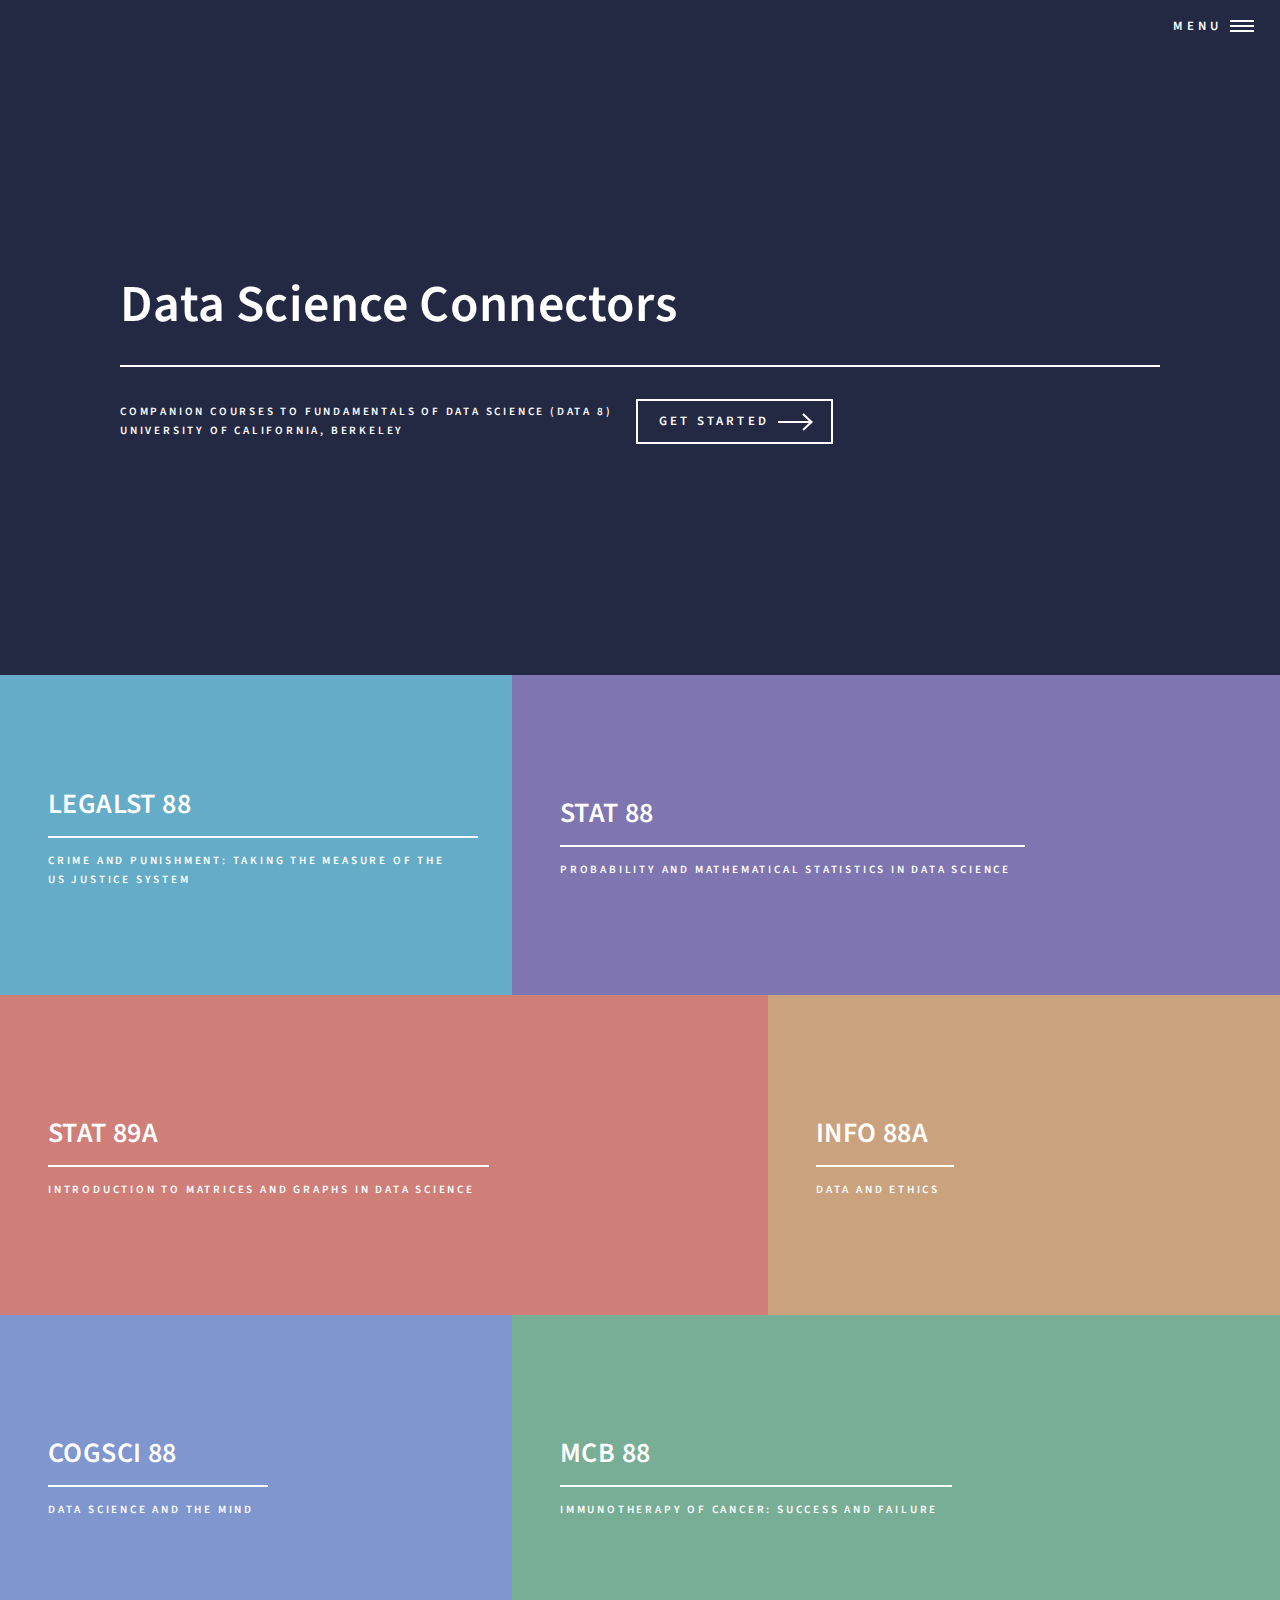
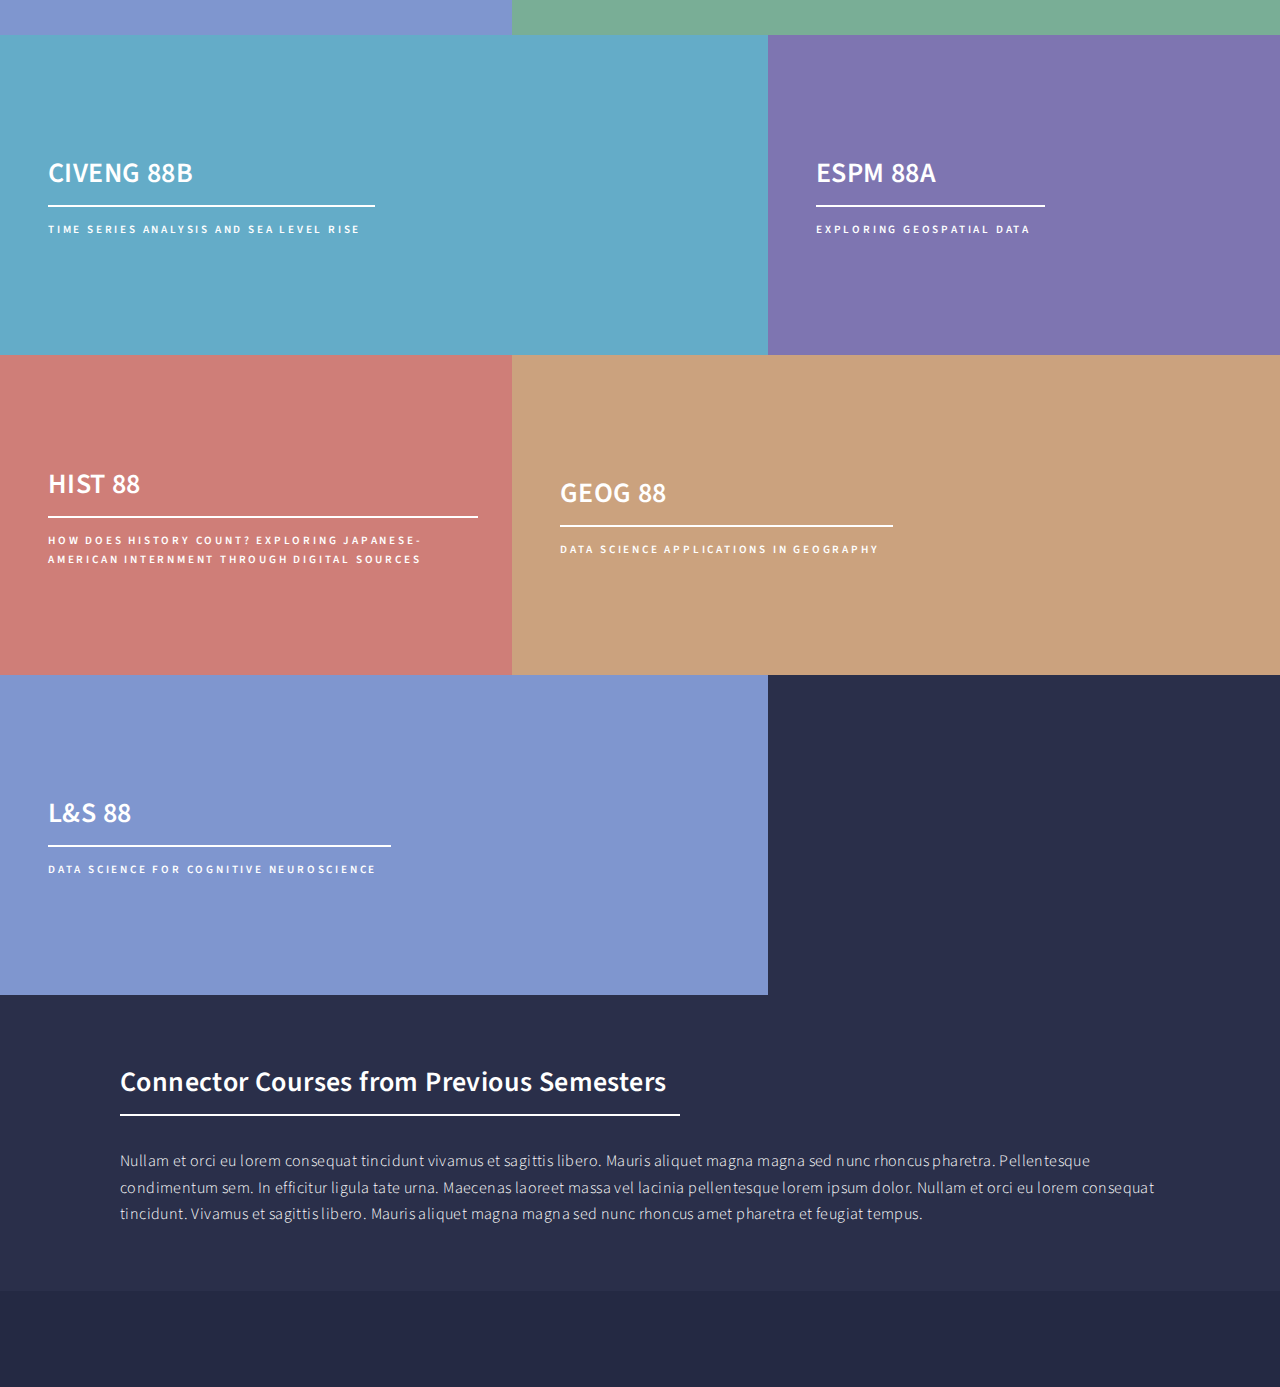
==== commit 523f8e5d: "remove computational structures" ====
--- a/index.html
+++ b/index.html
@@ -68,16 +68,6 @@
 					                        <p>Crime and Punishment: Taking the Measure of the US Justice System</p>
 					                </header>
 						        </article>
-						
-						        <article>
-						                <span class="image">
-						                        <img src="assets/images/COMPS.jpg" alt="" />
-						                </span>
-						                <header class="major">
-						                        <h3><a href="Computational Structures/index.html" class="link">CS 88</a></h3>
-						                        <p>Computational Structures in Data Science</p>
-						                </header>
-						        </article>
 							
 							
 							
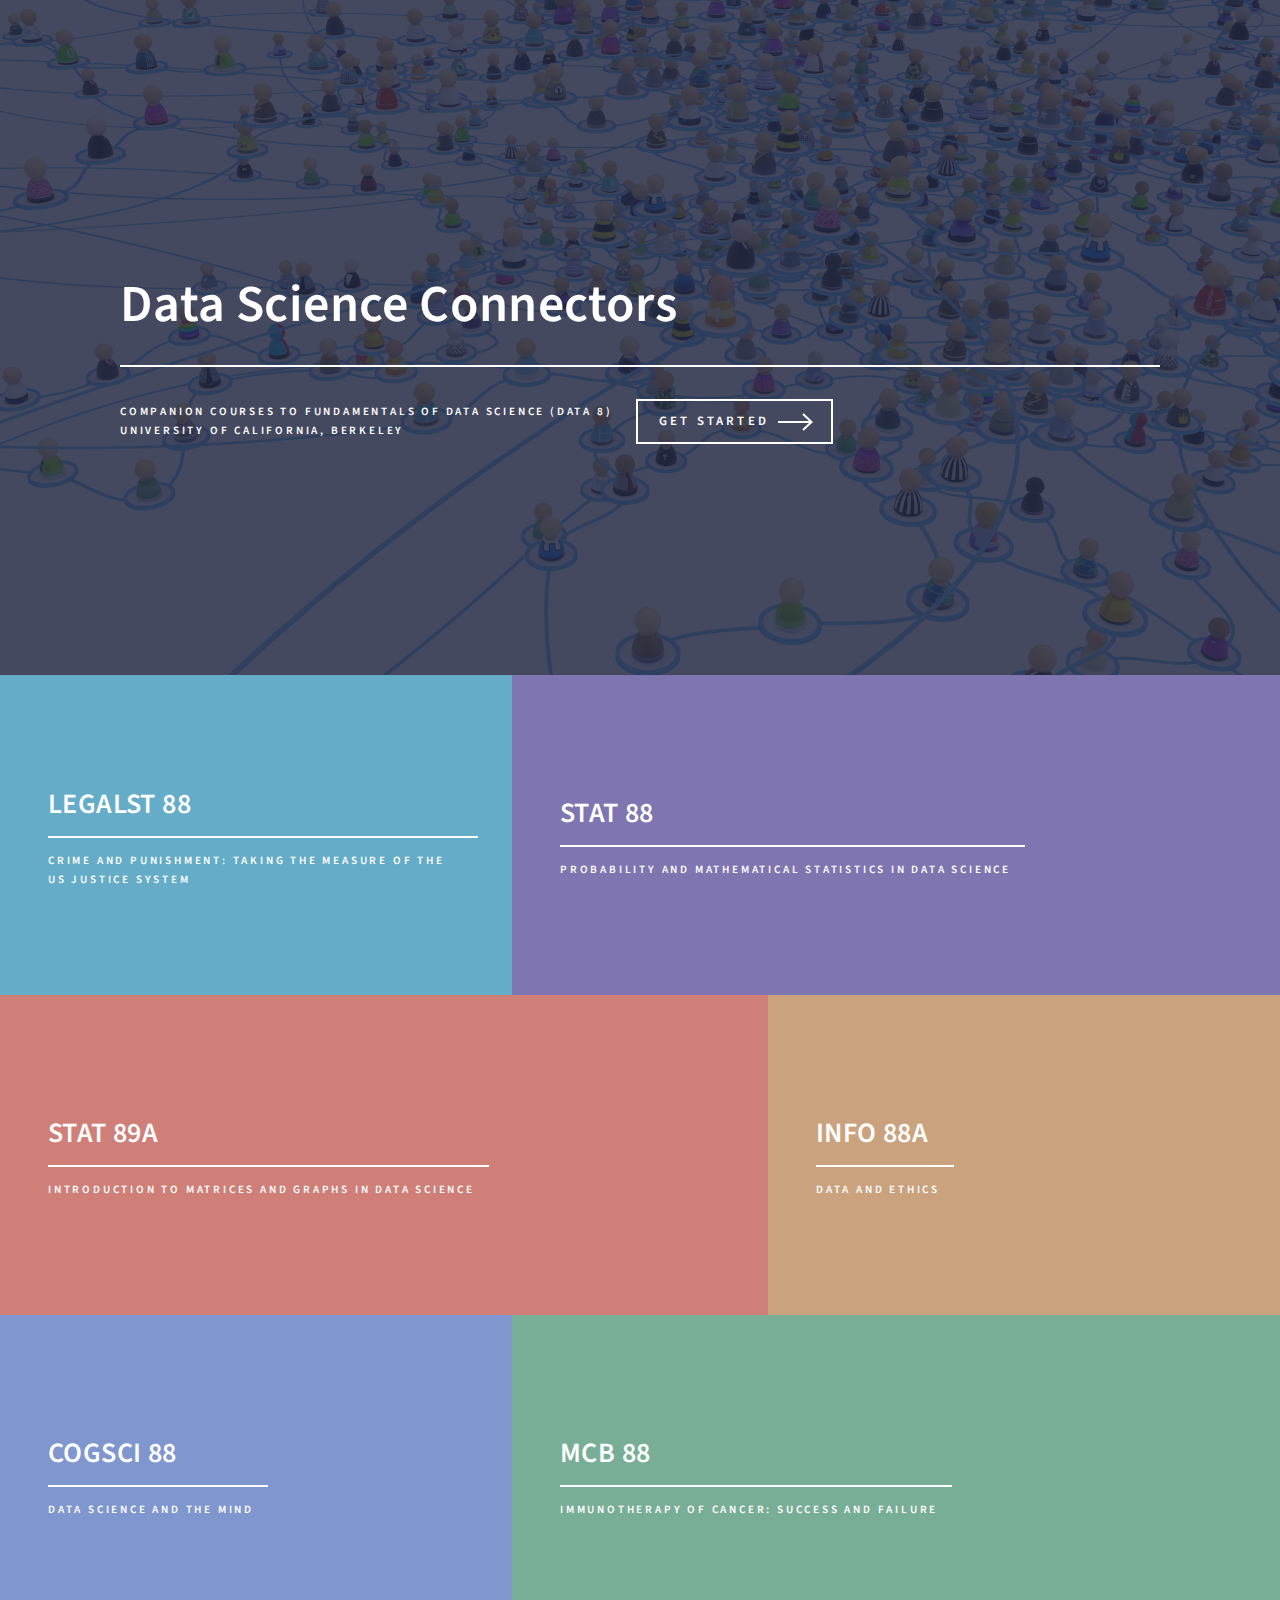
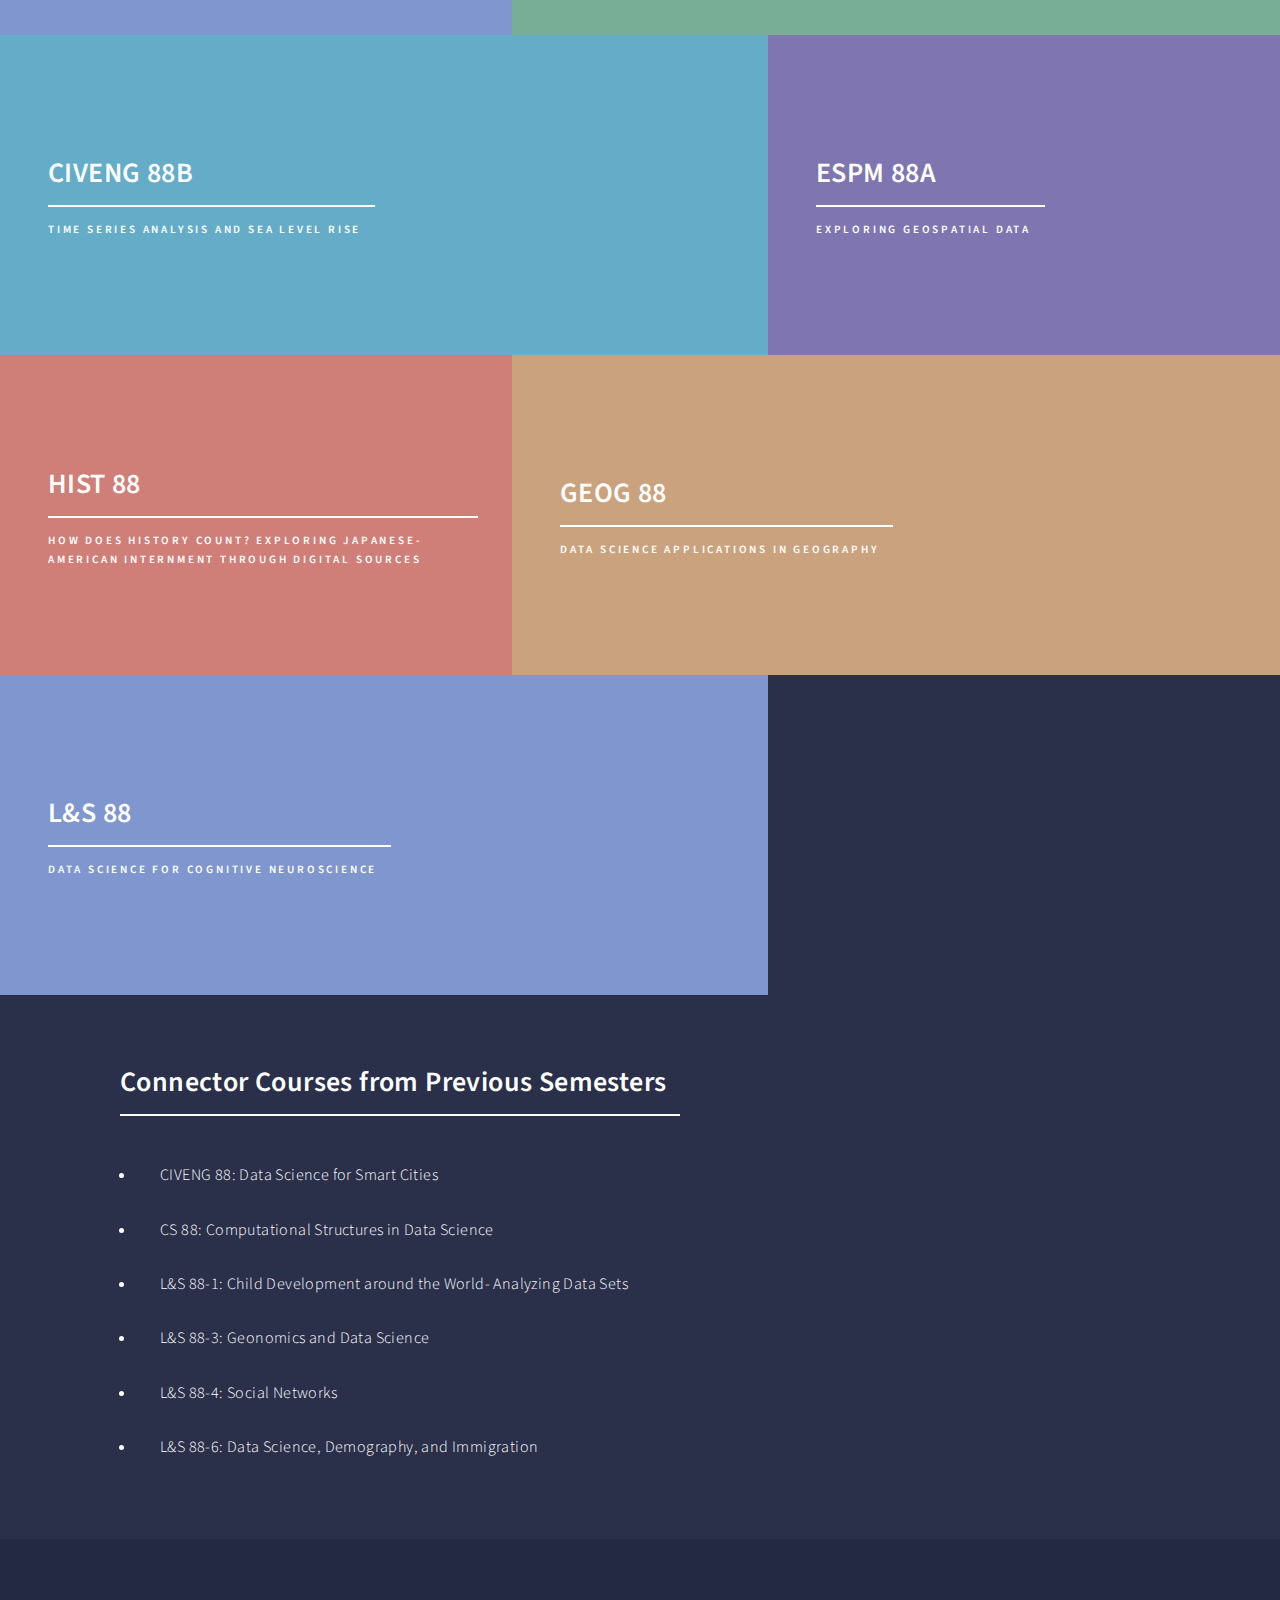
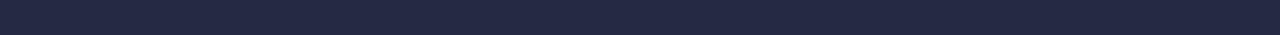
==== commit d576bd46: "Changed main picture" ====
--- a/index.html
+++ b/index.html
@@ -19,10 +19,10 @@
 			<div id="wrapper">
 
 				<!-- Header -->
-					<header id="header" class="alt">
+			<!-- 		<header id="header" class="alt">
 						<nav>
 							<a href="#menu">Menu</a>
-						</nav>
+						</nav> -->
 					</header>
 
 				<!-- Menu -->
@@ -186,7 +186,14 @@
 									<header class="major">
 										<h2>Connector Courses from Previous Semesters</h2>
 									</header>
-									<p>Nullam et orci eu lorem consequat tincidunt vivamus et sagittis libero. Mauris aliquet magna magna sed nunc rhoncus pharetra. Pellentesque condimentum sem. In efficitur ligula tate urna. Maecenas laoreet massa vel lacinia pellentesque lorem ipsum dolor. Nullam et orci eu lorem consequat tincidunt. Vivamus et sagittis libero. Mauris aliquet magna magna sed nunc rhoncus amet pharetra et feugiat tempus.</p>
+									<ul>
+										<li><a href="http://data8.org/smart-cities-connector/">CIVENG 88: Data Science for Smart Cities</a></li>
+										<li><a href="http://cs88-website.github.io/">CS 88: Computational Structures in Data Science</a></li>
+										<li><a href="http://data8.org/connector/child-development/">L&S 88-1: Child Development around the World- Analyzing Data Sets</a></li>
+										<li><a href="http://data8.org/connector/genomics/">L&S 88-3: Geonomics and Data Science</a></li>
+										<li><a href="http://dennisfeehan.org/teaching/2016fa_ls88.html">L&S 88-4: Social Networks</a></li>
+										<li><a href="http://data8.org/connector/demography/">L&S 88-6: Data Science, Demography, and Immigration</a></li>
+									</ul>
 								</div>
 							</section>
 
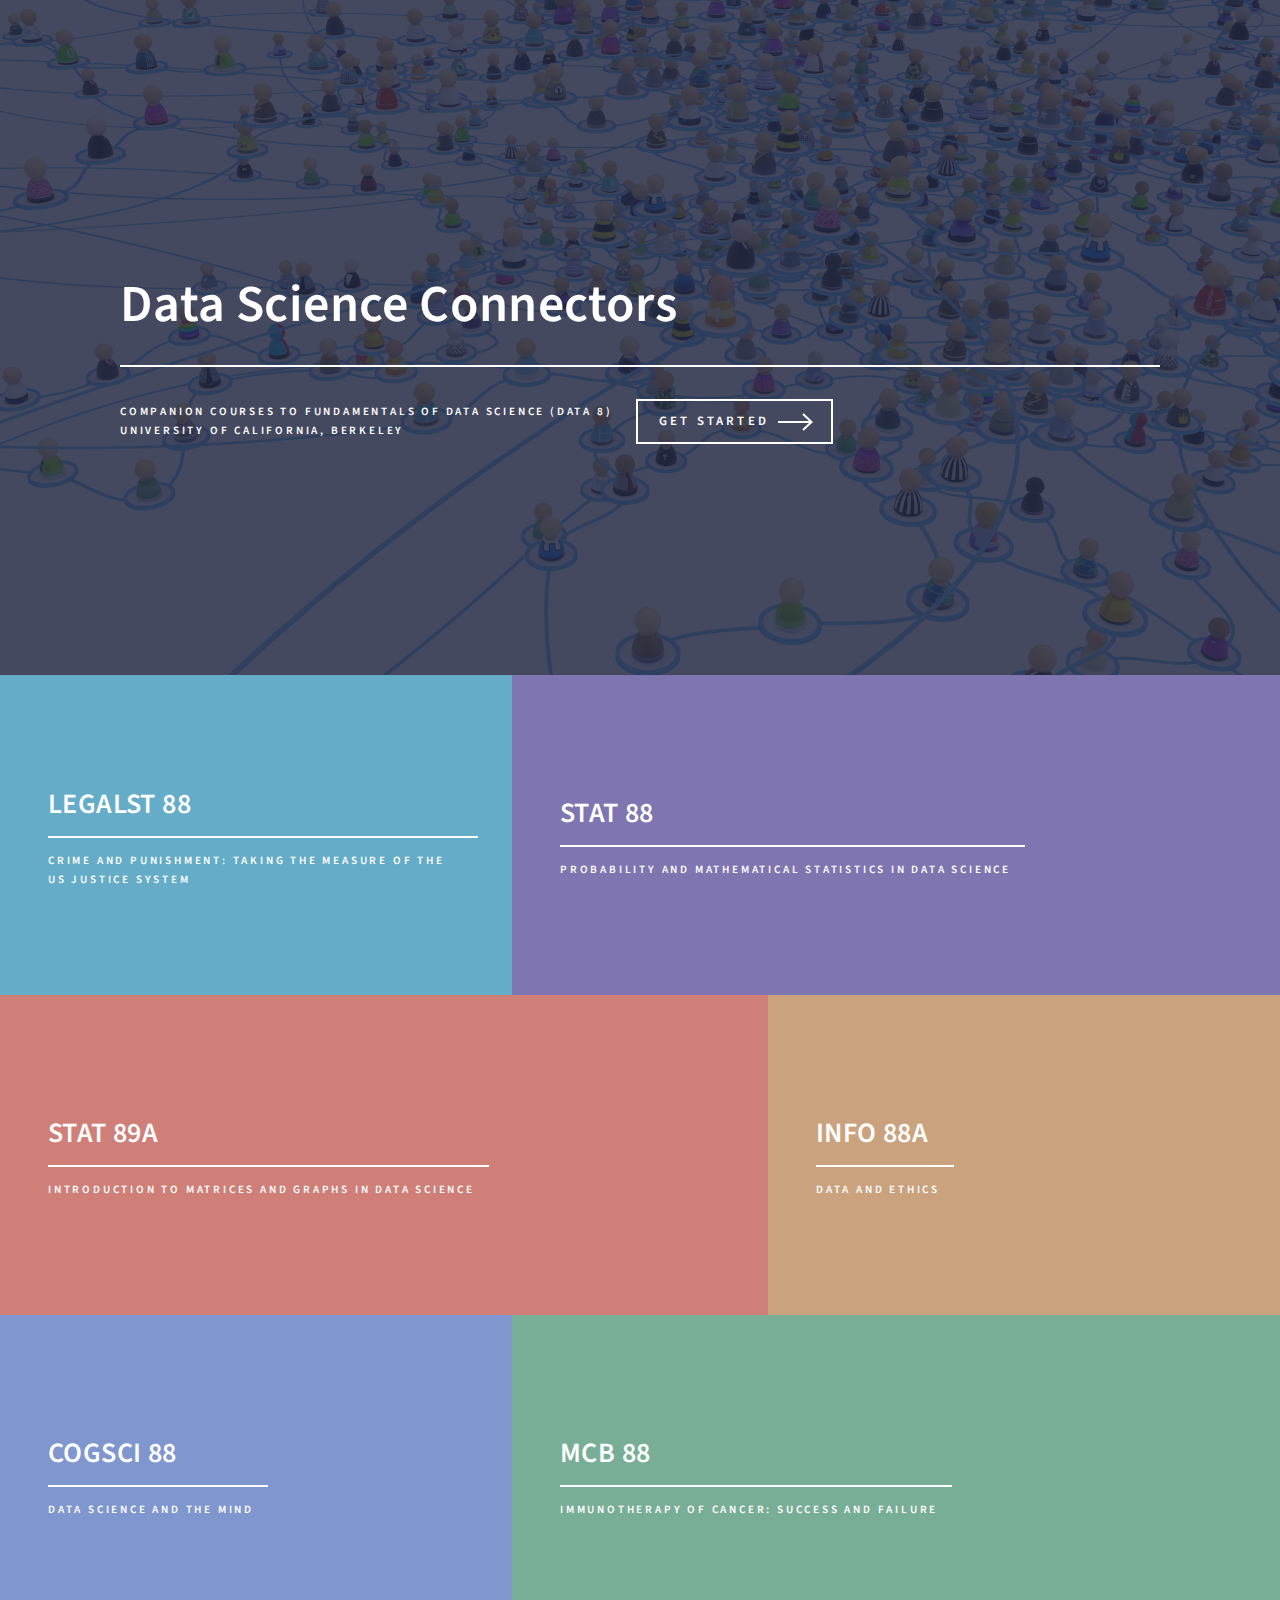
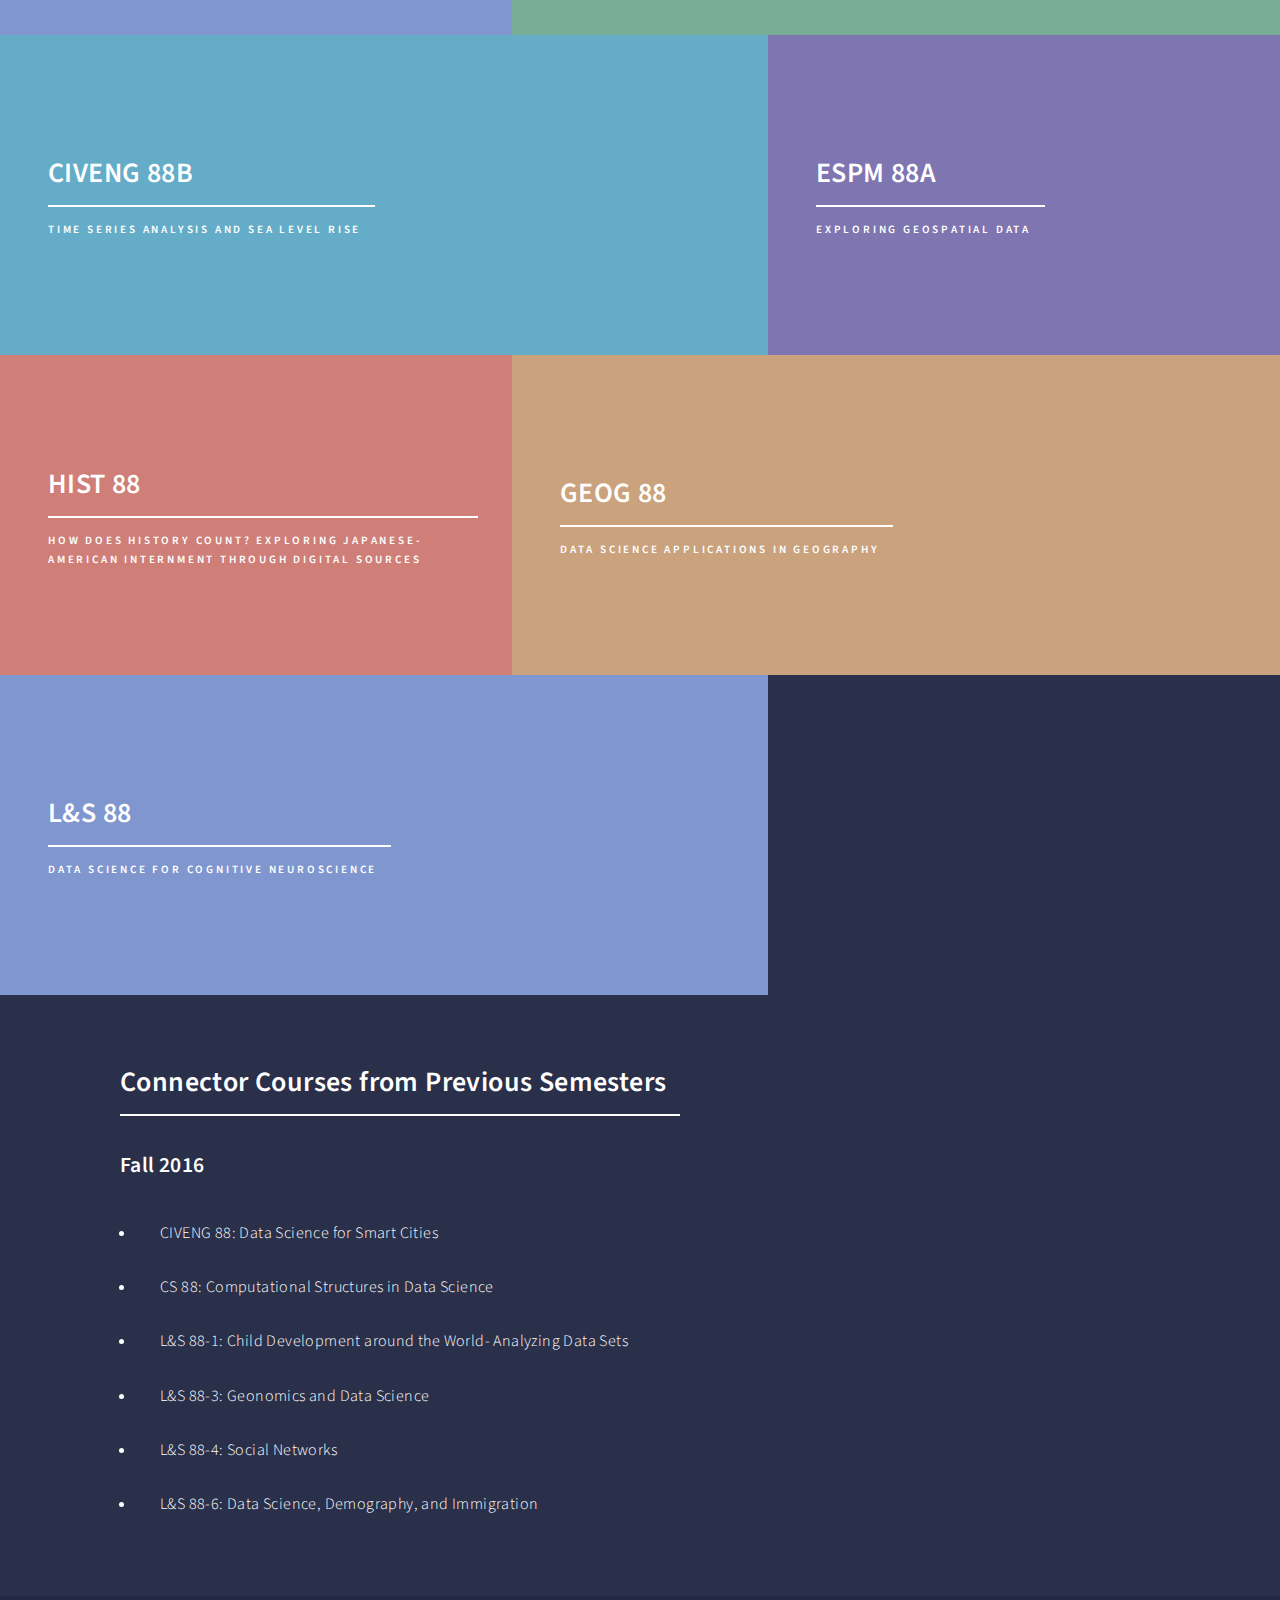
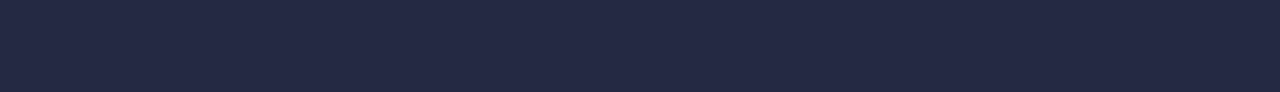
==== commit 4f14fcbb: "deleted Images folder" ====
--- a/index.html
+++ b/index.html
@@ -186,6 +186,7 @@
 									<header class="major">
 										<h2>Connector Courses from Previous Semesters</h2>
 									</header>
+									<h3>Fall 2016</h3>
 									<ul>
 										<li><a href="http://data8.org/smart-cities-connector/">CIVENG 88: Data Science for Smart Cities</a></li>
 										<li><a href="http://cs88-website.github.io/">CS 88: Computational Structures in Data Science</a></li>
@@ -202,13 +203,6 @@
 				<!-- Footer -->
 					<footer id="footer">
 						<div class="inner">
-<!-- 							<ul class="icons">
-								<li><a href="#" class="icon alt fa-twitter"><span class="label">Twitter</span></a></li>
-								<li><a href="#" class="icon alt fa-facebook"><span class="label">Facebook</span></a></li>
-								<li><a href="#" class="icon alt fa-instagram"><span class="label">Instagram</span></a></li>
-								<li><a href="#" class="icon alt fa-github"><span class="label">GitHub</span></a></li>
-								<li><a href="#" class="icon alt fa-linkedin"><span class="label">LinkedIn</span></a></li>
-							</ul> -->
 		<!-- 					<ul class="copyright">
 								<li>&copy; Untitled</li><li>Design: <a href="https://html5up.net">HTML5 UP</a></li>
 							</ul> -->
